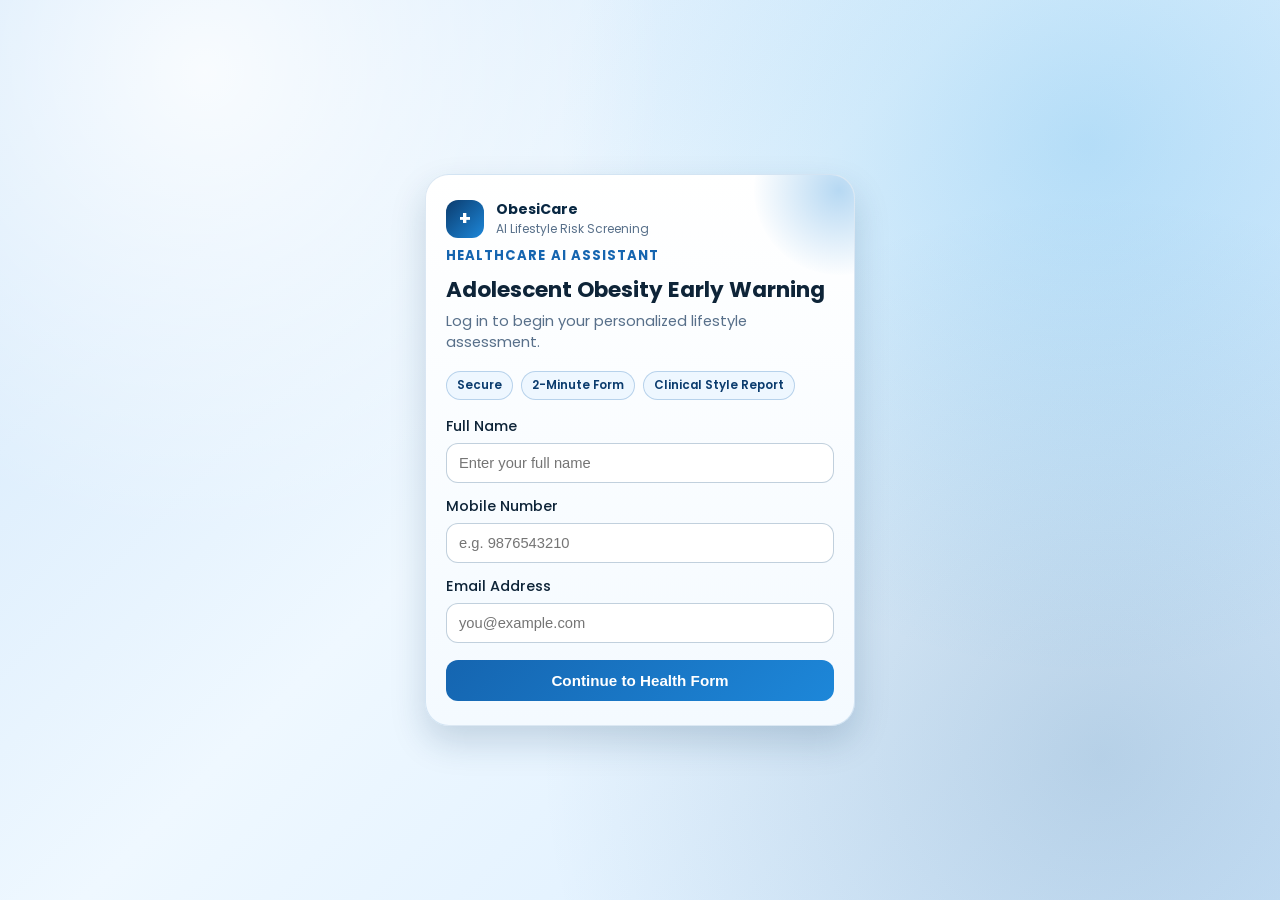
==== frontend/index.html @ fc09ae3d "Add frontend index page for Render root route" ====
<!DOCTYPE html>
<html lang="en">
<head>
  <meta charset="UTF-8" />
  <meta name="viewport" content="width=device-width, initial-scale=1.0" />
  <title>ObesiCare</title>
  <meta http-equiv="refresh" content="0; url=login.html" />
  <script>
    window.location.replace("login.html");
  </script>
</head>
<body>
  <p>Redirecting to ObesiCare login...</p>
  <p><a href="login.html">Continue</a></p>
</body>
</html>
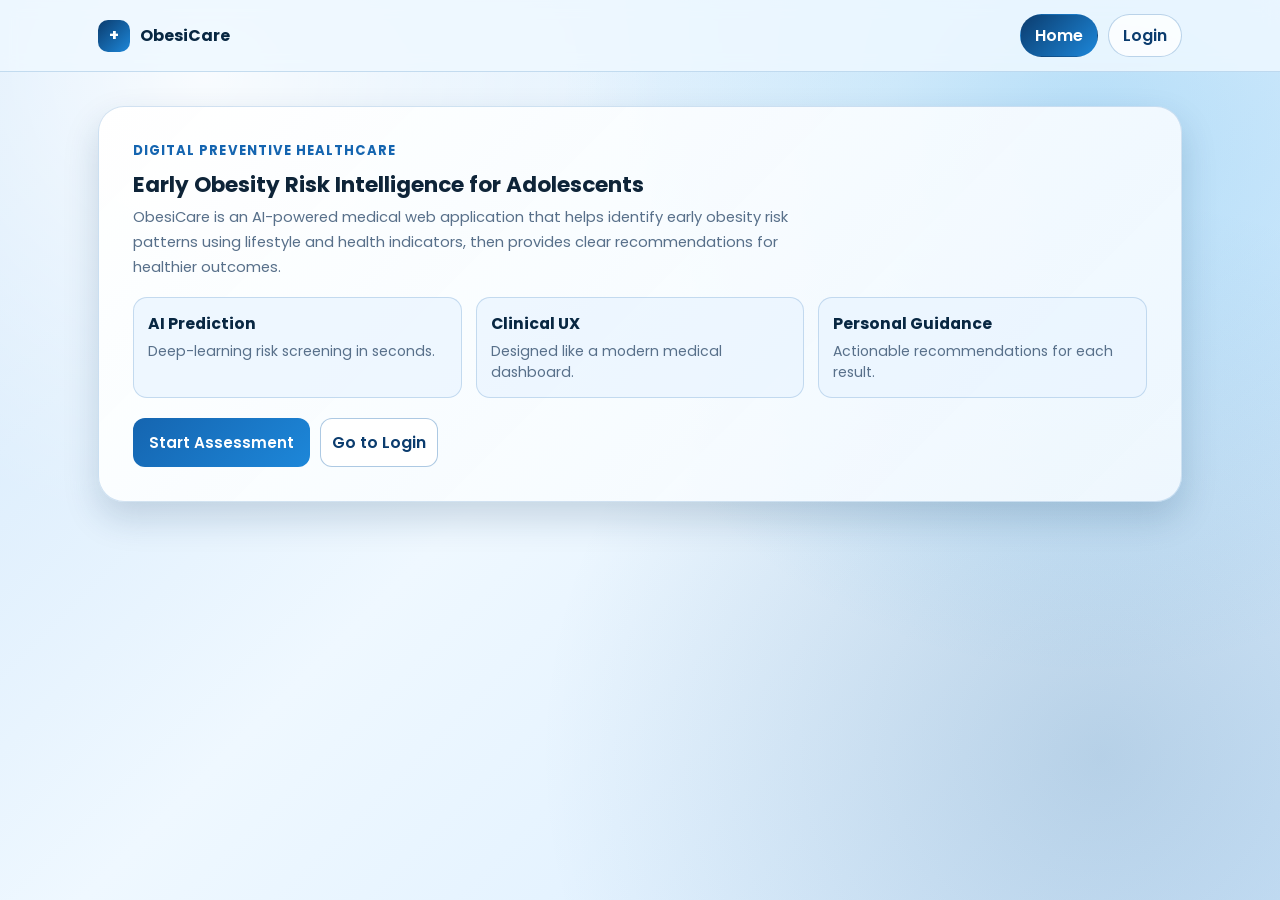
==== commit ea9fc6c0: "Add modern homepage before login with top-right Home/Login navigation" ====
--- a/frontend/index.html
+++ b/frontend/index.html
@@ -3,14 +3,65 @@
 <head>
   <meta charset="UTF-8" />
   <meta name="viewport" content="width=device-width, initial-scale=1.0" />
-  <title>ObesiCare</title>
-  <meta http-equiv="refresh" content="0; url=login.html" />
+  <title>ObesiCare | Home</title>
+  <link rel="preconnect" href="https://fonts.googleapis.com" />
+  <link rel="preconnect" href="https://fonts.gstatic.com" crossorigin />
+  <link href="https://fonts.googleapis.com/css2?family=Poppins:wght@400;500;600;700;800&display=swap" rel="stylesheet" />
+  <link rel="stylesheet" href="style.css" />
+  <link rel="manifest" href="manifest.json" />
+  <meta name="theme-color" content="#0052CC" />
+</head>
+<body class="home-page">
+  <header class="site-nav-wrap">
+    <nav class="site-nav" aria-label="Primary">
+      <a class="brand" href="index.html">
+        <span class="brand-mark">+</span>
+        <span>ObesiCare</span>
+      </a>
+      <div class="nav-links">
+        <a class="nav-link active" href="index.html">Home</a>
+        <a class="nav-link" href="login.html">Login</a>
+      </div>
+    </nav>
+  </header>
+
+  <main class="home-main">
+    <section class="hero-card">
+      <p class="eyebrow">Digital Preventive Healthcare</p>
+      <h1>Early Obesity Risk Intelligence for Adolescents</h1>
+      <p class="subtitle home-subtitle">
+        ObesiCare is an AI-powered medical web application that helps identify early obesity risk patterns
+        using lifestyle and health indicators, then provides clear recommendations for healthier outcomes.
+      </p>
+
+      <div class="hero-metrics" role="list" aria-label="App highlights">
+        <article class="metric" role="listitem">
+          <h3>AI Prediction</h3>
+          <p>Deep-learning risk screening in seconds.</p>
+        </article>
+        <article class="metric" role="listitem">
+          <h3>Clinical UX</h3>
+          <p>Designed like a modern medical dashboard.</p>
+        </article>
+        <article class="metric" role="listitem">
+          <h3>Personal Guidance</h3>
+          <p>Actionable recommendations for each result.</p>
+        </article>
+      </div>
+
+      <div class="hero-actions">
+        <a class="hero-btn" href="login.html">Start Assessment</a>
+        <a class="secondary-btn" href="login.html">Go to Login</a>
+      </div>
+    </section>
+  </main>
+
   <script>
-    window.location.replace("login.html");
+    if ('serviceWorker' in navigator) {
+      navigator.serviceWorker.register('service-worker.js')
+        .then((reg) => console.log('Service Worker registered:', reg))
+        .catch((err) => console.log('Service Worker registration failed:', err));
+    }
   </script>
-</head>
-<body>
-  <p>Redirecting to ObesiCare login...</p>
-  <p><a href="login.html">Continue</a></p>
 </body>
 </html>
--- a/frontend/style.css
+++ b/frontend/style.css
@@ -0,0 +1,513 @@
+:root {
+  --medical-blue-950: #082742;
+  --medical-blue-900: #0b3c6e;
+  --medical-blue-700: #1565b0;
+  --medical-blue-500: #1d87d9;
+  --medical-blue-100: #e9f4ff;
+  --medical-white: #ffffff;
+  --medical-text: #0e2438;
+  --medical-muted: #58708a;
+  --risk-accent: #0076d6;
+  --ok: #1b8a5a;
+  --warn: #d68b00;
+  --danger: #bf2f37;
+  --shadow-soft: 0 16px 35px rgba(9, 53, 94, 0.18);
+}
+
+* {
+  box-sizing: border-box;
+}
+
+body {
+  margin: 0;
+  min-height: 100vh;
+  font-family: "Poppins", sans-serif;
+  color: var(--medical-text);
+  background:
+    radial-gradient(circle at 16% 8%, rgba(255, 255, 255, 0.82), transparent 34%),
+    radial-gradient(circle at 85% 16%, rgba(10, 144, 224, 0.24), transparent 40%),
+    radial-gradient(circle at 86% 84%, rgba(10, 72, 123, 0.18), transparent 42%),
+    linear-gradient(135deg, #d1e7fb 0%, #eff8ff 45%, #d5ebff 100%);
+  display: grid;
+  place-items: center;
+  padding: 16px;
+}
+
+.home-page {
+  display: block;
+  padding: 0;
+}
+
+.site-nav-wrap {
+  position: sticky;
+  top: 0;
+  z-index: 20;
+  backdrop-filter: blur(8px);
+  background: rgba(239, 248, 255, 0.84);
+  border-bottom: 1px solid rgba(21, 101, 176, 0.2);
+}
+
+.site-nav {
+  max-width: 1120px;
+  margin: 0 auto;
+  padding: 14px 18px;
+  display: flex;
+  align-items: center;
+  justify-content: space-between;
+  gap: 14px;
+}
+
+.brand {
+  display: inline-flex;
+  align-items: center;
+  gap: 10px;
+  font-size: 1rem;
+  font-weight: 700;
+  color: var(--medical-blue-950);
+  text-decoration: none;
+}
+
+.brand-mark {
+  width: 32px;
+  height: 32px;
+  border-radius: 10px;
+  display: grid;
+  place-items: center;
+  background: linear-gradient(135deg, var(--medical-blue-900), var(--medical-blue-500));
+  color: #fff;
+  font-size: 1rem;
+  font-weight: 700;
+}
+
+.nav-links {
+  margin-left: auto;
+  display: inline-flex;
+  align-items: center;
+  gap: 10px;
+}
+
+.nav-link {
+  text-decoration: none;
+  color: var(--medical-blue-900);
+  font-weight: 600;
+  border-radius: 999px;
+  padding: 8px 14px;
+  border: 1px solid rgba(21, 101, 176, 0.28);
+  background: rgba(255, 255, 255, 0.8);
+  transition: transform 160ms ease, background-color 160ms ease;
+}
+
+.nav-link:hover {
+  transform: translateY(-1px);
+  background: #fff;
+}
+
+.nav-link.active {
+  color: #fff;
+  border-color: transparent;
+  background: linear-gradient(135deg, var(--medical-blue-900), var(--medical-blue-500));
+}
+
+.home-main {
+  max-width: 1120px;
+  margin: 0 auto;
+  padding: 34px 18px 48px;
+}
+
+.hero-card {
+  background: linear-gradient(135deg, rgba(255, 255, 255, 0.95), rgba(242, 249, 255, 0.92));
+  border-radius: 26px;
+  border: 1px solid rgba(21, 101, 176, 0.18);
+  box-shadow: var(--shadow-soft);
+  padding: 34px;
+  animation: cardLift 620ms ease;
+}
+
+.home-subtitle {
+  max-width: 76ch;
+  line-height: 1.68;
+}
+
+.hero-metrics {
+  margin-top: 18px;
+  display: grid;
+  grid-template-columns: repeat(3, minmax(0, 1fr));
+  gap: 14px;
+}
+
+.metric {
+  background: rgba(233, 244, 255, 0.72);
+  border: 1px solid rgba(21, 101, 176, 0.2);
+  border-radius: 14px;
+  padding: 14px;
+}
+
+.metric h3 {
+  margin: 0 0 6px;
+  font-size: 0.98rem;
+  color: var(--medical-blue-950);
+}
+
+.metric p {
+  margin: 0;
+  font-size: 0.88rem;
+  color: var(--medical-muted);
+}
+
+.hero-actions {
+  margin-top: 20px;
+  display: flex;
+  flex-wrap: wrap;
+  gap: 10px;
+}
+
+.hero-btn {
+  text-decoration: none;
+  display: inline-flex;
+  align-items: center;
+  justify-content: center;
+  border: 0;
+  border-radius: 12px;
+  padding: 12px 16px;
+  font-size: 0.95rem;
+  font-weight: 600;
+  color: #fff;
+  background: linear-gradient(135deg, var(--medical-blue-700), var(--medical-blue-500));
+  transition: transform 180ms ease, filter 180ms ease;
+}
+
+.hero-btn:hover {
+  transform: translateY(-1px);
+  filter: brightness(1.03);
+}
+
+.phone-shell {
+  width: min(430px, 100%);
+}
+
+.card {
+  background: linear-gradient(180deg, #ffffff 0%, #f4faff 100%);
+  border: 1px solid rgba(21, 101, 176, 0.15);
+  border-radius: 24px;
+  box-shadow: var(--shadow-soft);
+  padding: 24px 20px;
+  animation: cardLift 600ms ease;
+  position: relative;
+  overflow: hidden;
+}
+
+.card::before {
+  content: "";
+  position: absolute;
+  top: -70px;
+  right: -70px;
+  width: 170px;
+  height: 170px;
+  border-radius: 50%;
+  background: radial-gradient(circle, rgba(29, 135, 217, 0.32) 0%, rgba(29, 135, 217, 0) 72%);
+  pointer-events: none;
+}
+
+.app-head {
+  display: flex;
+  align-items: center;
+  gap: 12px;
+  margin-bottom: 8px;
+}
+
+.app-logo {
+  width: 38px;
+  height: 38px;
+  border-radius: 12px;
+  background: linear-gradient(135deg, var(--medical-blue-900), var(--medical-blue-500));
+  color: #fff;
+  display: grid;
+  place-items: center;
+  font-size: 1.2rem;
+  font-weight: 700;
+}
+
+.app-name {
+  margin: 0;
+  font-size: 0.88rem;
+  font-weight: 700;
+  color: var(--medical-blue-950);
+}
+
+.app-tag {
+  margin: 0;
+  font-size: 0.75rem;
+  color: var(--medical-muted);
+}
+
+.eyebrow {
+  margin: 0;
+  color: var(--medical-blue-700);
+  font-size: 0.82rem;
+  font-weight: 700;
+  letter-spacing: 0.08em;
+  text-transform: uppercase;
+}
+
+h1 {
+  margin: 10px 0 6px;
+  font-size: 1.35rem;
+  line-height: 1.3;
+}
+
+.subtitle {
+  margin: 0 0 18px;
+  color: var(--medical-muted);
+  font-size: 0.92rem;
+}
+
+.info-strip {
+  display: flex;
+  flex-wrap: wrap;
+  gap: 8px;
+  margin: 0 0 16px;
+}
+
+.info-strip span {
+  font-size: 0.74rem;
+  font-weight: 600;
+  border: 1px solid rgba(21, 101, 176, 0.25);
+  background: rgba(233, 244, 255, 0.7);
+  color: var(--medical-blue-900);
+  border-radius: 999px;
+  padding: 5px 10px;
+}
+
+.install-app {
+  margin: 0 0 16px;
+  padding: 12px;
+  border-radius: 12px;
+  border: 1px dashed rgba(10, 68, 120, 0.3);
+  background: rgba(233, 244, 255, 0.65);
+}
+
+.install-app p {
+  margin: 0 0 8px;
+  font-size: 0.86rem;
+  color: var(--medical-blue-900);
+  font-weight: 500;
+}
+
+.install-app button {
+  width: 100%;
+}
+
+.form-grid {
+  display: grid;
+  gap: 13px;
+}
+
+label {
+  display: grid;
+  gap: 6px;
+  font-size: 0.9rem;
+  font-weight: 500;
+}
+
+input,
+select {
+  width: 100%;
+  border: 1px solid rgba(10, 68, 120, 0.25);
+  background: #fff;
+  border-radius: 12px;
+  padding: 11px 12px;
+  font-size: 0.92rem;
+  color: var(--medical-text);
+  outline: none;
+  transition: border-color 200ms ease, box-shadow 200ms ease;
+}
+
+input:focus,
+select:focus {
+  border-color: var(--medical-blue-500);
+  box-shadow: 0 0 0 3px rgba(29, 135, 217, 0.2);
+}
+
+button {
+  border: 0;
+  border-radius: 12px;
+  padding: 12px;
+  font-size: 0.95rem;
+  font-weight: 600;
+  color: #fff;
+  background: linear-gradient(135deg, var(--medical-blue-700), var(--medical-blue-500));
+  cursor: pointer;
+  margin-top: 4px;
+  transition: transform 180ms ease, filter 180ms ease;
+}
+
+button:disabled {
+  cursor: not-allowed;
+  filter: saturate(0.4);
+}
+
+button:hover {
+  transform: translateY(-1px);
+  filter: brightness(1.03);
+}
+
+.result-block {
+  background: var(--medical-blue-100);
+  border-left: 5px solid var(--risk-accent);
+  border-radius: 16px;
+  padding: 14px 16px;
+  margin: 10px 0 16px;
+}
+
+.risk-badge {
+  margin: 0 0 6px;
+  display: inline-flex;
+  border-radius: 999px;
+  padding: 4px 10px;
+  font-size: 0.73rem;
+  font-weight: 700;
+  letter-spacing: 0.04em;
+  text-transform: uppercase;
+  color: #fff;
+  background: var(--warn);
+}
+
+.risk-low {
+  background: var(--ok);
+}
+
+.risk-mid {
+  background: var(--warn);
+}
+
+.risk-high {
+  background: var(--danger);
+}
+
+.result-block h2 {
+  margin: 0 0 6px;
+  font-size: 1.15rem;
+}
+
+.result-block p {
+  margin: 0;
+  color: #084b84;
+  font-weight: 600;
+}
+
+.confidence-track {
+  margin-top: 10px;
+  width: 100%;
+  height: 9px;
+  background: rgba(11, 60, 110, 0.16);
+  border-radius: 999px;
+  overflow: hidden;
+}
+
+.confidence-fill {
+  width: 0%;
+  height: 100%;
+  border-radius: 999px;
+  background: linear-gradient(90deg, #11a77c 0%, #1d87d9 100%);
+  transition: width 400ms ease;
+}
+
+.status-row {
+  margin-bottom: 14px;
+}
+
+.status-pill {
+  display: inline-flex;
+  border-radius: 999px;
+  padding: 6px 12px;
+  font-size: 0.76rem;
+  font-weight: 700;
+  letter-spacing: 0.03em;
+  text-transform: uppercase;
+}
+
+.status-checking {
+  color: #7a5b00;
+  background: #fff3d5;
+  border: 1px solid #ffd57a;
+}
+
+.status-online {
+  color: #06603d;
+  background: #daf6ea;
+  border: 1px solid #87d8b5;
+}
+
+.status-offline {
+  color: #8f1f26;
+  background: #ffe1e5;
+  border: 1px solid #ffb7c0;
+}
+
+.recommendations h3 {
+  margin: 0 0 10px;
+  font-size: 1rem;
+}
+
+.recommendations ul {
+  margin: 0;
+  padding-left: 20px;
+  color: var(--medical-text);
+  display: grid;
+  gap: 8px;
+  font-size: 0.9rem;
+}
+
+.actions {
+  display: grid;
+  gap: 10px;
+  margin-top: 20px;
+}
+
+.secondary-btn {
+  text-align: center;
+  text-decoration: none;
+  border: 1px solid rgba(21, 101, 176, 0.35);
+  color: var(--medical-blue-900);
+  background: #fff;
+  padding: 11px;
+  border-radius: 12px;
+  font-weight: 600;
+}
+
+.secondary-btn:hover {
+  background: #f0f8ff;
+}
+
+@media (max-width: 420px) {
+  .card {
+    border-radius: 20px;
+    padding: 20px 16px;
+  }
+
+  h1 {
+    font-size: 1.2rem;
+  }
+}
+
+@media (max-width: 840px) {
+  .hero-card {
+    padding: 24px 18px;
+  }
+
+  .hero-metrics {
+    grid-template-columns: 1fr;
+  }
+}
+
+@keyframes cardLift {
+  from {
+    opacity: 0;
+    transform: translateY(12px);
+  }
+
+  to {
+    opacity: 1;
+    transform: translateY(0);
+  }
+}
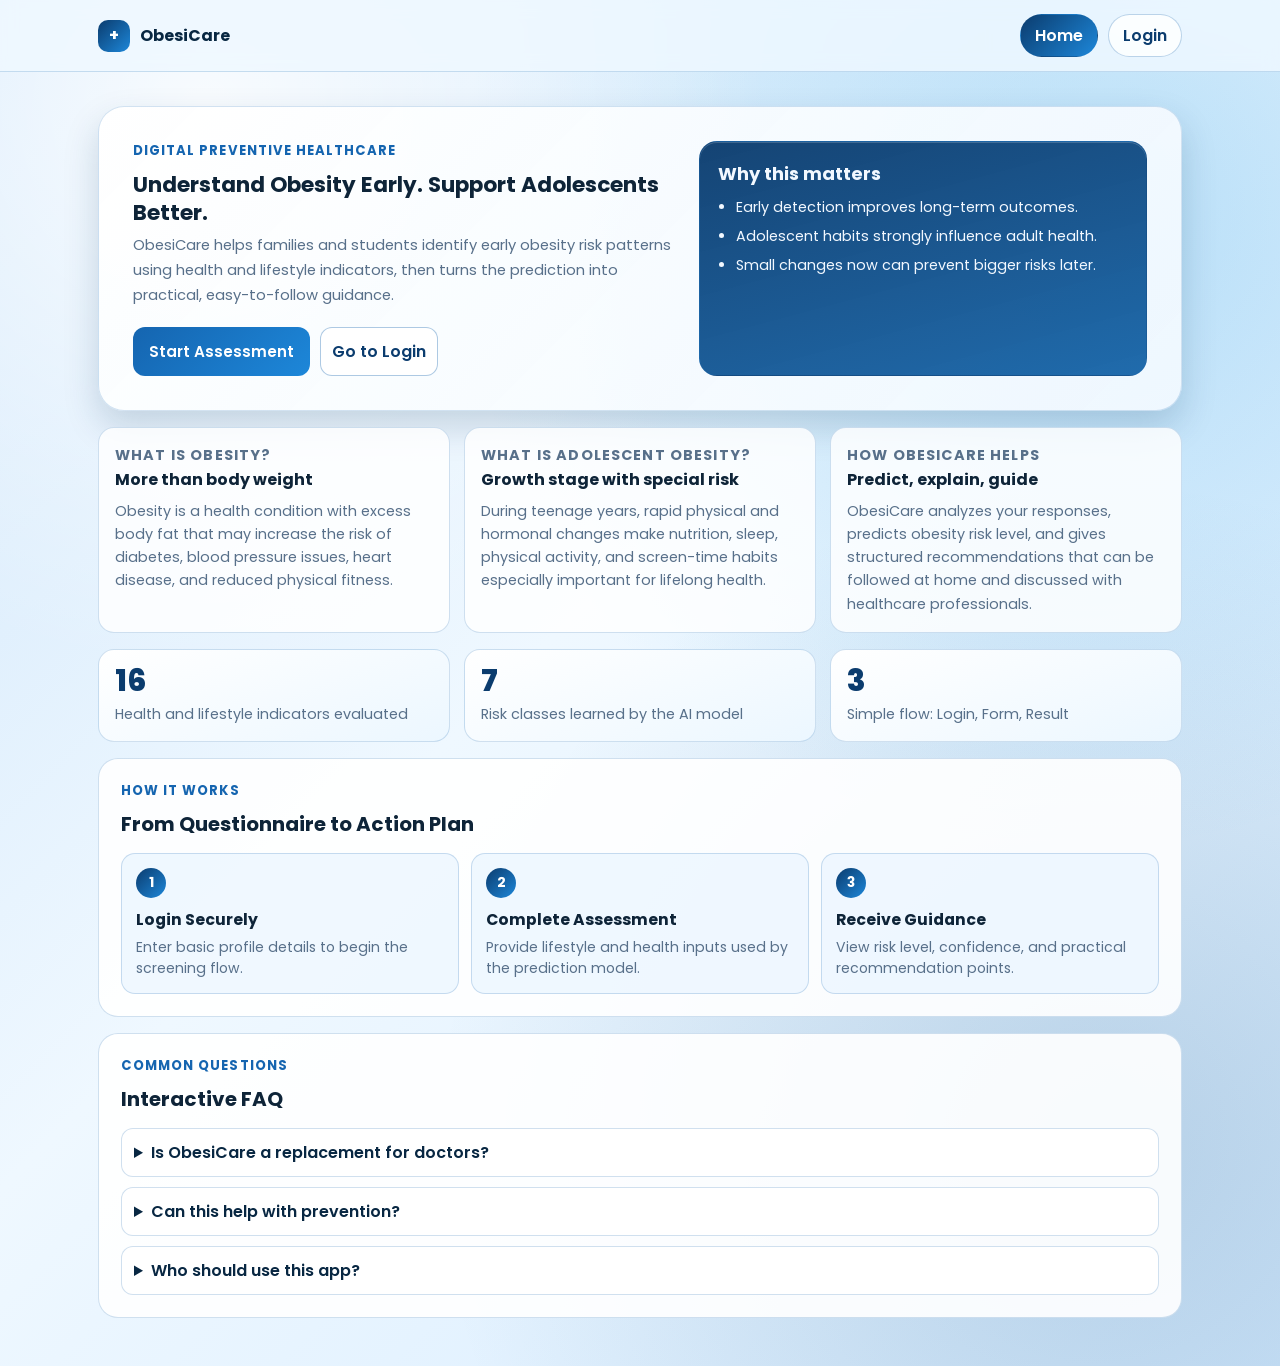
==== commit 4e7048c3: "Revamp homepage with obesity education content and interactive medical UI" ====
--- a/frontend/index.html
+++ b/frontend/index.html
@@ -26,37 +26,146 @@
   </header>
 
   <main class="home-main">
-    <section class="hero-card">
-      <p class="eyebrow">Digital Preventive Healthcare</p>
-      <h1>Early Obesity Risk Intelligence for Adolescents</h1>
-      <p class="subtitle home-subtitle">
-        ObesiCare is an AI-powered medical web application that helps identify early obesity risk patterns
-        using lifestyle and health indicators, then provides clear recommendations for healthier outcomes.
-      </p>
+    <section class="hero-card reveal-up">
+      <div class="hero-grid">
+        <div>
+          <p class="eyebrow">Digital Preventive Healthcare</p>
+          <h1>Understand Obesity Early. Support Adolescents Better.</h1>
+          <p class="subtitle home-subtitle">
+            ObesiCare helps families and students identify early obesity risk patterns using health and
+            lifestyle indicators, then turns the prediction into practical, easy-to-follow guidance.
+          </p>
 
-      <div class="hero-metrics" role="list" aria-label="App highlights">
-        <article class="metric" role="listitem">
-          <h3>AI Prediction</h3>
-          <p>Deep-learning risk screening in seconds.</p>
+          <div class="hero-actions">
+            <a class="hero-btn" href="login.html">Start Assessment</a>
+            <a class="secondary-btn" href="login.html">Go to Login</a>
+          </div>
+        </div>
+
+        <aside class="hero-panel" aria-label="Why early action matters">
+          <h2>Why this matters</h2>
+          <ul>
+            <li>Early detection improves long-term outcomes.</li>
+            <li>Adolescent habits strongly influence adult health.</li>
+            <li>Small changes now can prevent bigger risks later.</li>
+          </ul>
+        </aside>
+      </div>
+    </section>
+
+    <section class="insight-grid reveal-up" aria-label="Key insights">
+      <article class="insight-card">
+        <p class="insight-label">What is obesity?</p>
+        <h3>More than body weight</h3>
+        <p>
+          Obesity is a health condition with excess body fat that may increase the risk of diabetes,
+          blood pressure issues, heart disease, and reduced physical fitness.
+        </p>
+      </article>
+
+      <article class="insight-card">
+        <p class="insight-label">What is adolescent obesity?</p>
+        <h3>Growth stage with special risk</h3>
+        <p>
+          During teenage years, rapid physical and hormonal changes make nutrition, sleep, physical
+          activity, and screen-time habits especially important for lifelong health.
+        </p>
+      </article>
+
+      <article class="insight-card">
+        <p class="insight-label">How ObesiCare helps</p>
+        <h3>Predict, explain, guide</h3>
+        <p>
+          ObesiCare analyzes your responses, predicts obesity risk level, and gives structured
+          recommendations that can be followed at home and discussed with healthcare professionals.
+        </p>
+      </article>
+    </section>
+
+    <section class="stats-row reveal-up" aria-label="Platform highlights">
+      <article class="stat-tile">
+        <span class="stat-value" data-target="16">0</span>
+        <p>Health and lifestyle indicators evaluated</p>
+      </article>
+      <article class="stat-tile">
+        <span class="stat-value" data-target="7">0</span>
+        <p>Risk classes learned by the AI model</p>
+      </article>
+      <article class="stat-tile">
+        <span class="stat-value" data-target="3">0</span>
+        <p>Simple flow: Login, Form, Result</p>
+      </article>
+    </section>
+
+    <section class="how-card reveal-up" aria-label="How ObesiCare works">
+      <p class="eyebrow">How It Works</p>
+      <h2>From Questionnaire to Action Plan</h2>
+      <div class="steps-grid" role="list">
+        <article class="step" role="listitem">
+          <span>1</span>
+          <h3>Login Securely</h3>
+          <p>Enter basic profile details to begin the screening flow.</p>
         </article>
-        <article class="metric" role="listitem">
-          <h3>Clinical UX</h3>
-          <p>Designed like a modern medical dashboard.</p>
+        <article class="step" role="listitem">
+          <span>2</span>
+          <h3>Complete Assessment</h3>
+          <p>Provide lifestyle and health inputs used by the prediction model.</p>
         </article>
-        <article class="metric" role="listitem">
-          <h3>Personal Guidance</h3>
-          <p>Actionable recommendations for each result.</p>
+        <article class="step" role="listitem">
+          <span>3</span>
+          <h3>Receive Guidance</h3>
+          <p>View risk level, confidence, and practical recommendation points.</p>
         </article>
       </div>
+    </section>
 
-      <div class="hero-actions">
-        <a class="hero-btn" href="login.html">Start Assessment</a>
-        <a class="secondary-btn" href="login.html">Go to Login</a>
-      </div>
+    <section class="faq-card reveal-up" aria-label="Common questions">
+      <p class="eyebrow">Common Questions</p>
+      <h2>Interactive FAQ</h2>
+      <details>
+        <summary>Is ObesiCare a replacement for doctors?</summary>
+        <p>No. ObesiCare is a screening and support tool, not a clinical diagnosis.</p>
+      </details>
+      <details>
+        <summary>Can this help with prevention?</summary>
+        <p>Yes. It highlights early risk signals and encourages healthy daily routines before severe issues develop.</p>
+      </details>
+      <details>
+        <summary>Who should use this app?</summary>
+        <p>Adolescents, parents, teachers, and care providers who want structured early risk awareness.</p>
+      </details>
     </section>
   </main>
 
   <script>
+    const revealItems = document.querySelectorAll('.reveal-up');
+    const revealObserver = new IntersectionObserver((entries) => {
+      entries.forEach((entry) => {
+        if (entry.isIntersecting) {
+          entry.target.classList.add('show');
+          revealObserver.unobserve(entry.target);
+        }
+      });
+    }, { threshold: 0.14 });
+
+    revealItems.forEach((item) => revealObserver.observe(item));
+
+    const statValues = document.querySelectorAll('.stat-value');
+    statValues.forEach((el) => {
+      const target = Number(el.dataset.target || 0);
+      let current = 0;
+      const step = Math.max(1, Math.ceil(target / 24));
+      const timer = setInterval(() => {
+        current += step;
+        if (current >= target) {
+          el.textContent = String(target);
+          clearInterval(timer);
+          return;
+        }
+        el.textContent = String(current);
+      }, 32);
+    });
+
     if ('serviceWorker' in navigator) {
       navigator.serviceWorker.register('service-worker.js')
         .then((reg) => console.log('Service Worker registered:', reg))
--- a/frontend/style.css
+++ b/frontend/style.css
@@ -123,6 +123,35 @@
   animation: cardLift 620ms ease;
 }
 
+.hero-grid {
+  display: grid;
+  grid-template-columns: 1.1fr 0.9fr;
+  gap: 18px;
+  align-items: stretch;
+}
+
+.hero-panel {
+  border-radius: 18px;
+  border: 1px solid rgba(21, 101, 176, 0.2);
+  background: linear-gradient(165deg, rgba(11, 60, 110, 0.96), rgba(16, 96, 166, 0.93));
+  color: #f2f8ff;
+  padding: 18px;
+  box-shadow: inset 0 1px 0 rgba(255, 255, 255, 0.18);
+}
+
+.hero-panel h2 {
+  margin: 0 0 10px;
+  font-size: 1.12rem;
+}
+
+.hero-panel ul {
+  margin: 0;
+  padding-left: 18px;
+  display: grid;
+  gap: 8px;
+  font-size: 0.9rem;
+}
+
 .home-subtitle {
   max-width: 76ch;
   line-height: 1.68;
@@ -181,6 +210,161 @@
   filter: brightness(1.03);
 }
 
+.insight-grid {
+  margin-top: 16px;
+  display: grid;
+  grid-template-columns: repeat(3, minmax(0, 1fr));
+  gap: 14px;
+}
+
+.insight-card {
+  background: rgba(255, 255, 255, 0.83);
+  border: 1px solid rgba(21, 101, 176, 0.2);
+  border-radius: 16px;
+  padding: 16px;
+  transition: transform 180ms ease, box-shadow 180ms ease;
+}
+
+.insight-card:hover {
+  transform: translateY(-3px);
+  box-shadow: 0 12px 24px rgba(9, 53, 94, 0.14);
+}
+
+.insight-label {
+  margin: 0 0 6px;
+  font-size: 0.74rem;
+  font-weight: 700;
+  letter-spacing: 0.08em;
+  text-transform: uppercase;
+  color: var(--medical-blue-700);
+}
+
+.insight-card h3 {
+  margin: 0 0 8px;
+  font-size: 1rem;
+}
+
+.insight-card p {
+  margin: 0;
+  font-size: 0.9rem;
+  color: var(--medical-muted);
+  line-height: 1.6;
+}
+
+.stats-row {
+  margin-top: 16px;
+  display: grid;
+  grid-template-columns: repeat(3, minmax(0, 1fr));
+  gap: 14px;
+}
+
+.stat-tile {
+  background: linear-gradient(160deg, #ffffff, #ecf7ff);
+  border: 1px solid rgba(21, 101, 176, 0.2);
+  border-radius: 16px;
+  padding: 16px;
+}
+
+.stat-value {
+  display: inline-block;
+  font-size: 1.9rem;
+  line-height: 1;
+  font-weight: 800;
+  color: var(--medical-blue-900);
+  margin-bottom: 8px;
+}
+
+.stat-tile p {
+  margin: 0;
+  font-size: 0.9rem;
+  color: var(--medical-muted);
+}
+
+.how-card,
+.faq-card {
+  margin-top: 16px;
+  background: rgba(255, 255, 255, 0.9);
+  border: 1px solid rgba(21, 101, 176, 0.2);
+  border-radius: 20px;
+  padding: 22px;
+}
+
+.how-card h2,
+.faq-card h2 {
+  margin: 8px 0 14px;
+  font-size: 1.25rem;
+}
+
+.steps-grid {
+  display: grid;
+  grid-template-columns: repeat(3, minmax(0, 1fr));
+  gap: 12px;
+}
+
+.step {
+  border-radius: 14px;
+  border: 1px solid rgba(21, 101, 176, 0.2);
+  background: rgba(233, 244, 255, 0.65);
+  padding: 14px;
+}
+
+.step span {
+  width: 30px;
+  height: 30px;
+  border-radius: 999px;
+  display: inline-grid;
+  place-items: center;
+  font-size: 0.86rem;
+  font-weight: 700;
+  color: #fff;
+  background: linear-gradient(135deg, var(--medical-blue-900), var(--medical-blue-500));
+}
+
+.step h3 {
+  margin: 10px 0 6px;
+  font-size: 0.98rem;
+}
+
+.step p {
+  margin: 0;
+  font-size: 0.88rem;
+  color: var(--medical-muted);
+}
+
+.faq-card details {
+  border: 1px solid rgba(21, 101, 176, 0.2);
+  border-radius: 12px;
+  background: #fff;
+  padding: 11px 12px;
+}
+
+.faq-card details + details {
+  margin-top: 10px;
+}
+
+.faq-card summary {
+  cursor: pointer;
+  font-weight: 600;
+  color: var(--medical-blue-950);
+}
+
+.faq-card details p {
+  margin: 8px 0 0;
+  color: var(--medical-muted);
+  font-size: 0.9rem;
+}
+
+.reveal-up {
+  opacity: 0;
+  transform: translateY(14px);
+  transition: opacity 520ms ease, transform 520ms ease;
+}
+
+.reveal-up.show {
+  opacity: 1;
+  transform: translateY(0);
+}
+
 .phone-shell {
   width: min(430px, 100%);
 }
@@ -498,6 +682,16 @@
   .hero-metrics {
     grid-template-columns: 1fr;
   }
+
+  .hero-grid {
+    grid-template-columns: 1fr;
+  }
+
+  .insight-grid,
+  .stats-row,
+  .steps-grid {
+    grid-template-columns: 1fr;
+  }
 }
 
 @keyframes cardLift {
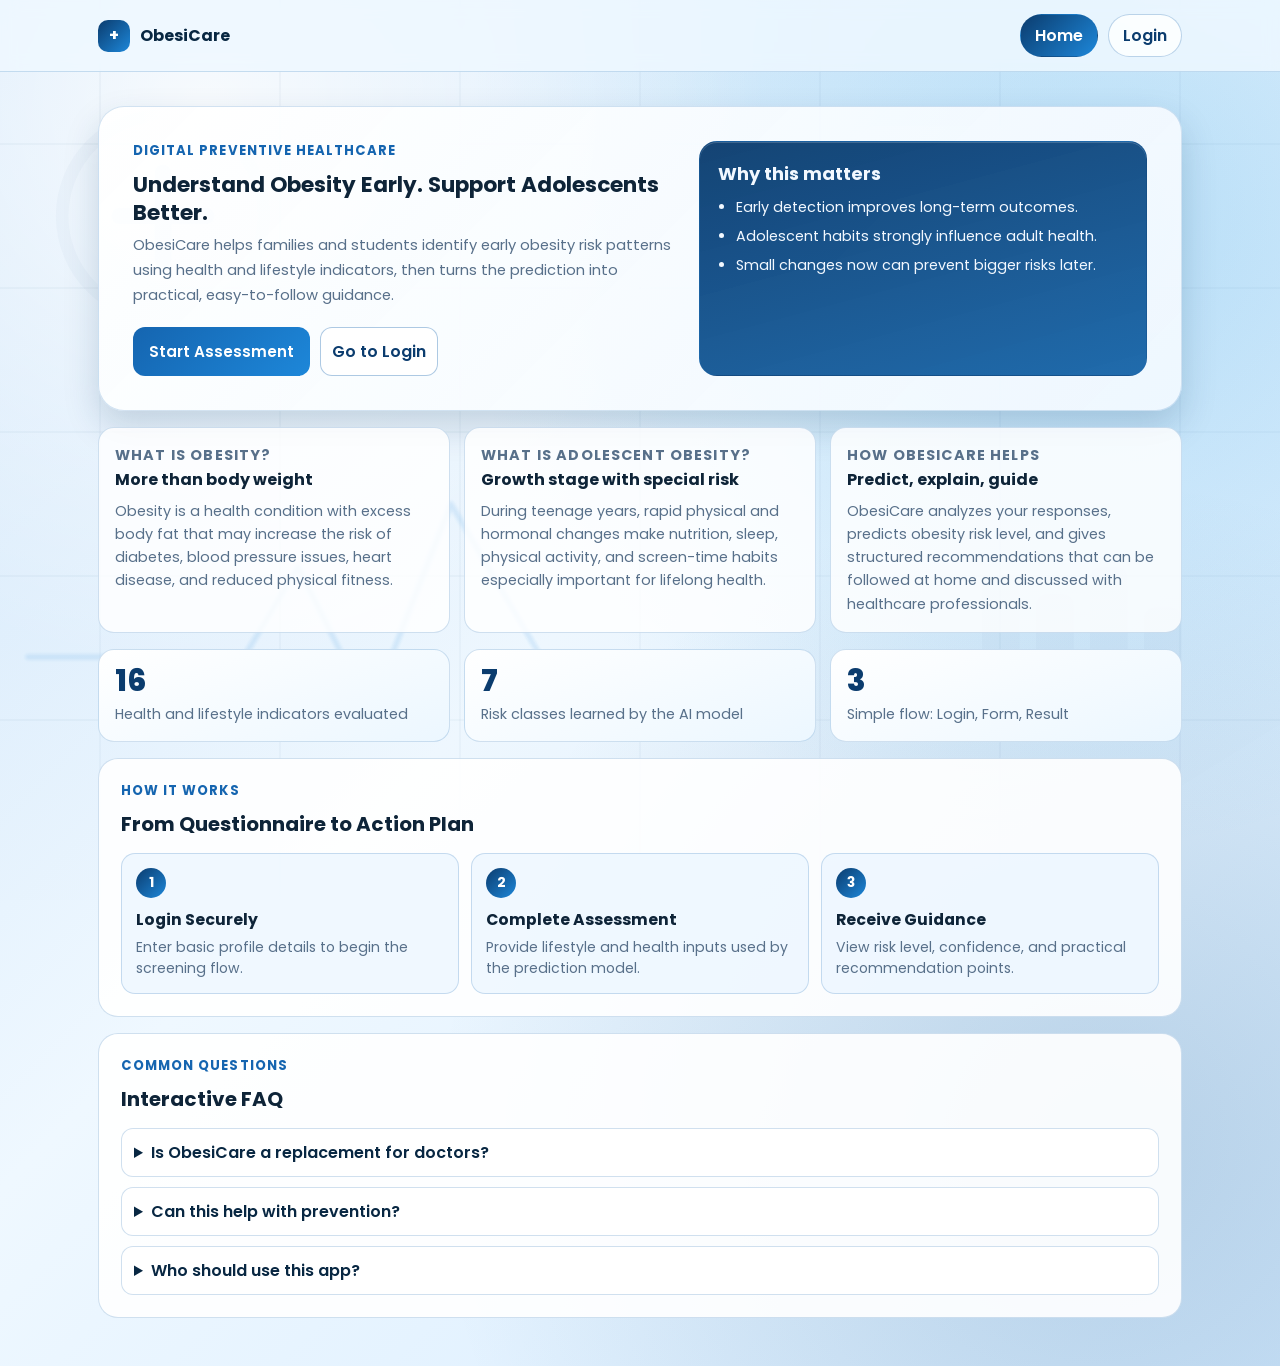
==== commit 1bbb5dc9: "Add transparent medical background on all pages and move install prompt to homepage" ====
--- a/frontend/index.html
+++ b/frontend/index.html
@@ -40,6 +40,11 @@
             <a class="hero-btn" href="login.html">Start Assessment</a>
             <a class="secondary-btn" href="login.html">Go to Login</a>
           </div>
+
+          <div id="installAppSection" class="install-app home-install" hidden>
+            <p>Install ObesiCare for faster access from your device home screen.</p>
+            <button type="button" id="installAppBtn">Install App</button>
+          </div>
         </div>
 
         <aside class="hero-panel" aria-label="Why early action matters">
@@ -138,6 +143,8 @@
   </main>
 
   <script>
+    let deferredInstallPrompt = null;
+
     const revealItems = document.querySelectorAll('.reveal-up');
     const revealObserver = new IntersectionObserver((entries) => {
       entries.forEach((entry) => {
@@ -166,6 +173,42 @@
       }, 32);
     });
 
+    const installSection = document.getElementById('installAppSection');
+    const installButton = document.getElementById('installAppBtn');
+
+    window.addEventListener('beforeinstallprompt', (event) => {
+      event.preventDefault();
+      deferredInstallPrompt = event;
+      if (installSection) {
+        installSection.hidden = false;
+      }
+    });
+
+    if (installButton) {
+      installButton.addEventListener('click', async () => {
+        if (!deferredInstallPrompt) {
+          return;
+        }
+
+        deferredInstallPrompt.prompt();
+        try {
+          await deferredInstallPrompt.userChoice;
+        } finally {
+          deferredInstallPrompt = null;
+          if (installSection) {
+            installSection.hidden = true;
+          }
+        }
+      });
+    }
+
+    window.addEventListener('appinstalled', () => {
+      deferredInstallPrompt = null;
+      if (installSection) {
+        installSection.hidden = true;
+      }
+    });
+
     if ('serviceWorker' in navigator) {
       navigator.serviceWorker.register('service-worker.js')
         .then((reg) => console.log('Service Worker registered:', reg))
--- a/frontend/style.css
+++ b/frontend/style.css
@@ -21,6 +21,8 @@
 body {
   margin: 0;
   min-height: 100vh;
+  position: relative;
+  z-index: 0;
   font-family: "Poppins", sans-serif;
   color: var(--medical-text);
   background:
@@ -33,9 +35,23 @@
   padding: 16px;
 }
 
+body::before {
+  content: "";
+  position: fixed;
+  inset: 0;
+  z-index: -1;
+  pointer-events: none;
+  background: url("assets/medical-system-bg.svg") center / cover no-repeat;
+  opacity: 0.3;
+}
+
 .home-page {
   display: block;
   padding: 0;
+}
+
+.home-page::before {
+  opacity: 0.35;
 }
 
 .site-nav-wrap {
@@ -188,6 +204,11 @@
   display: flex;
   flex-wrap: wrap;
   gap: 10px;
+}
+
+.home-install {
+  margin-top: 12px;
+  max-width: 430px;
 }
 
 .hero-btn {
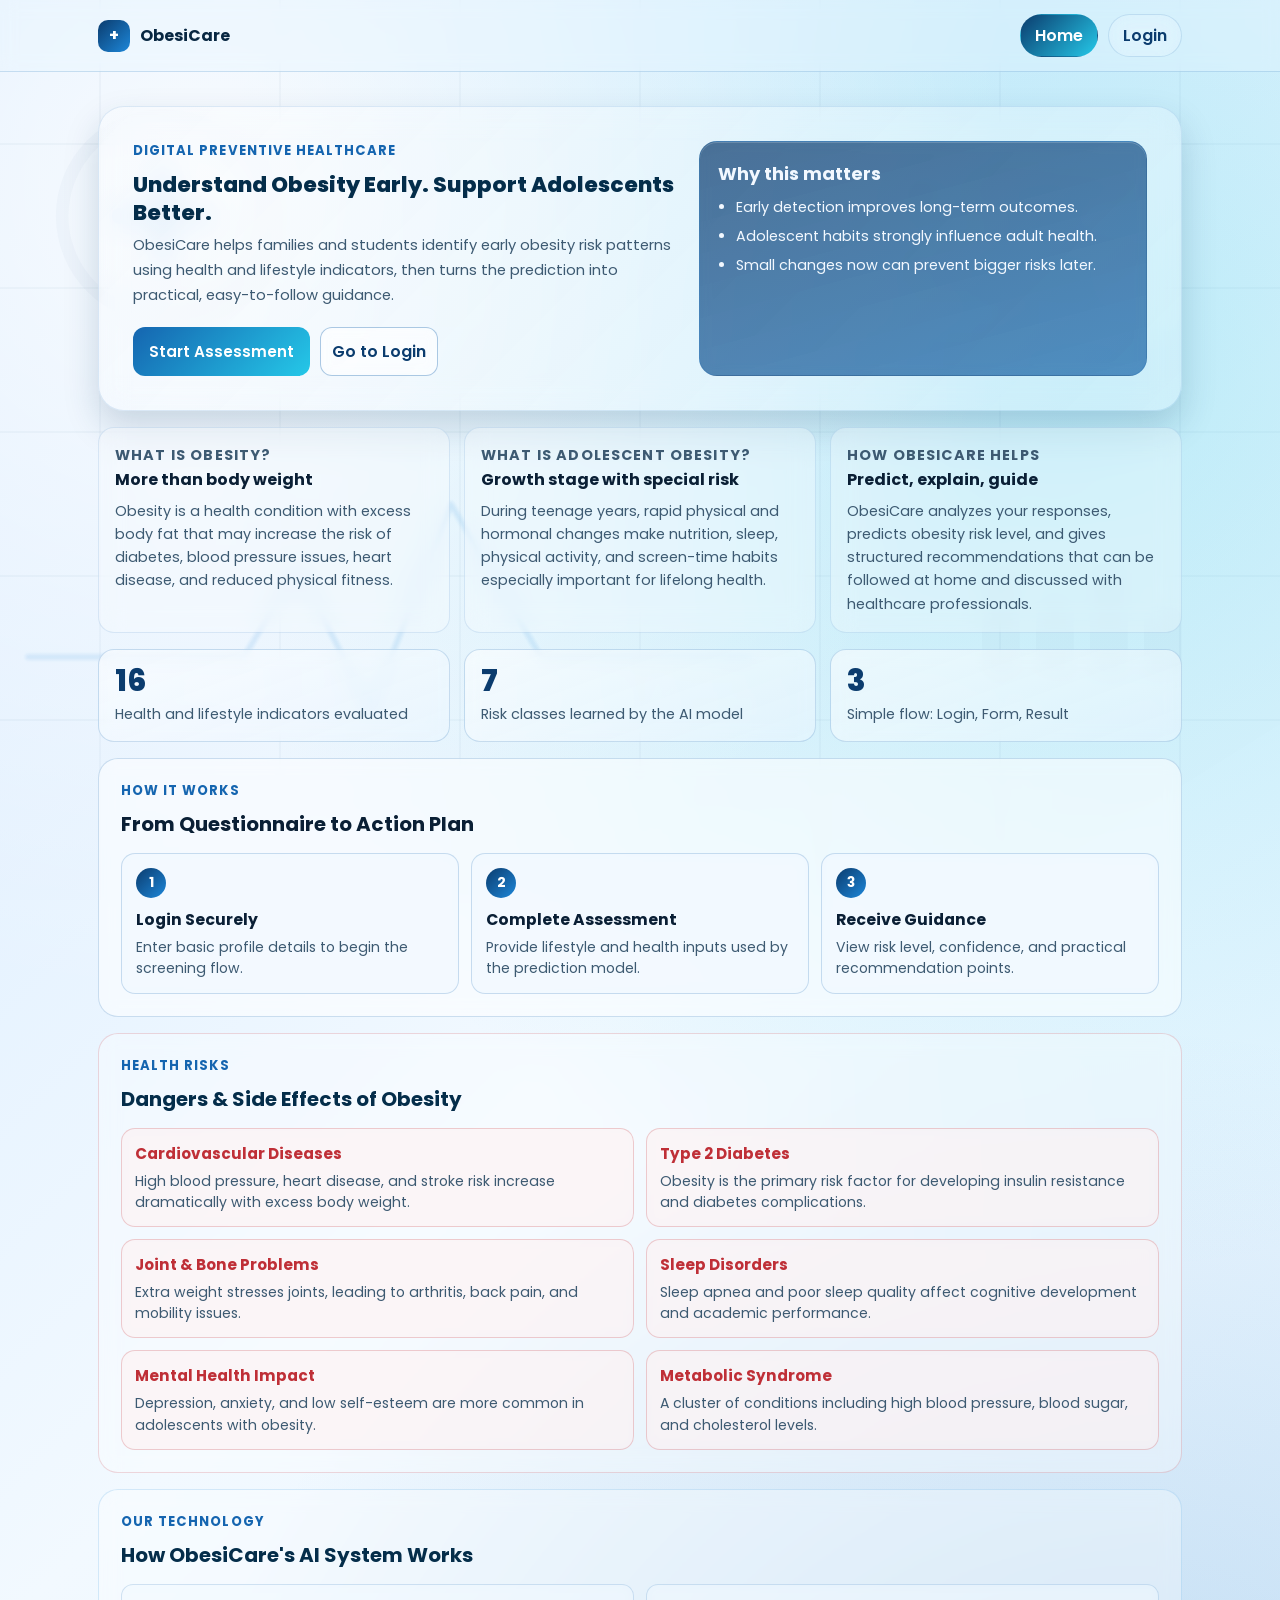
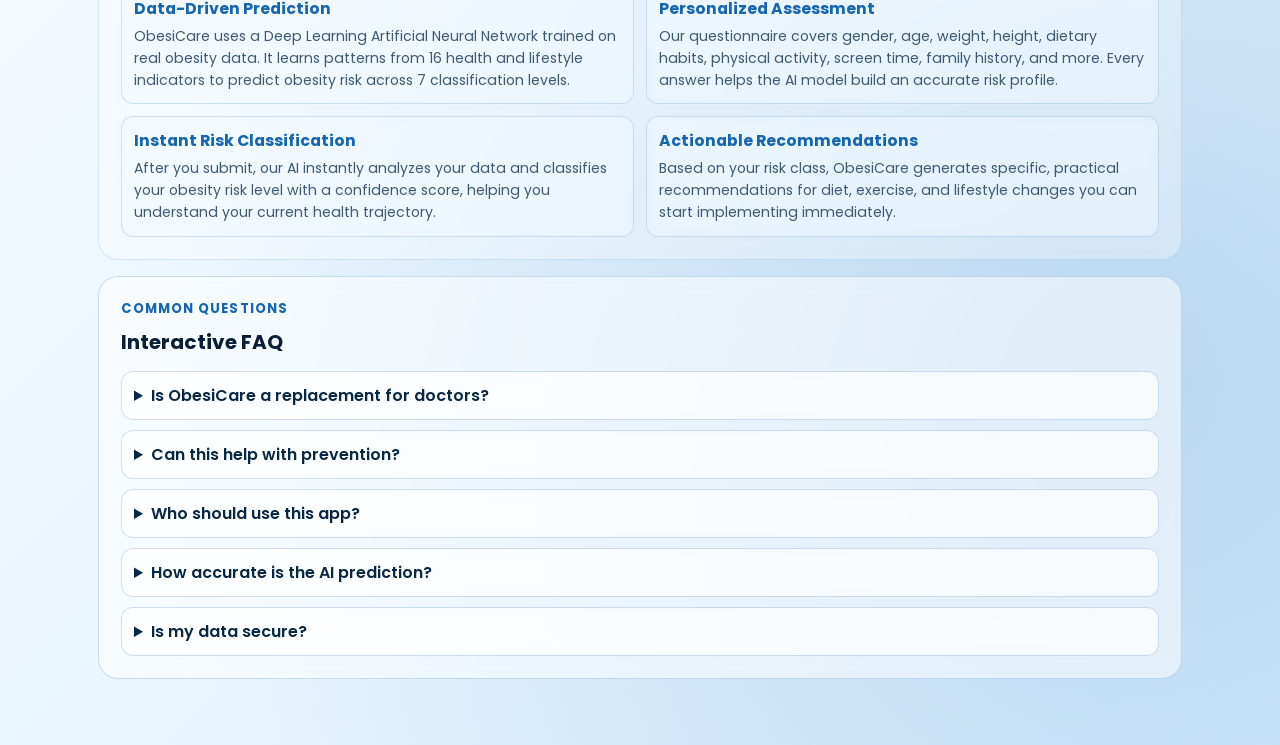
==== commit b60a9fc1: "Add comprehensive obesity education sections and relocate install to bottom - Move install button fr" ====
--- a/frontend/index.html
+++ b/frontend/index.html
@@ -40,11 +40,6 @@
             <a class="hero-btn" href="login.html">Start Assessment</a>
             <a class="secondary-btn" href="login.html">Go to Login</a>
           </div>
-
-          <div id="installAppSection" class="install-app home-install" hidden>
-            <p>Install ObesiCare for faster access from your device home screen.</p>
-            <button type="button" id="installAppBtn">Install App</button>
-          </div>
         </div>
 
         <aside class="hero-panel" aria-label="Why early action matters">
@@ -124,12 +119,78 @@
       </div>
     </section>
 
+    <section class="dangers-card reveal-up" aria-label="Obesity dangers and side effects">
+      <p class="eyebrow">Health Risks</p>
+      <h2>Dangers & Side Effects of Obesity</h2>
+      <div class="dangers-grid">
+        <article class="danger-item">
+          <h4>Cardiovascular Diseases</h4>
+          <p>High blood pressure, heart disease, and stroke risk increase dramatically with excess body weight.</p>
+        </article>
+        <article class="danger-item">
+          <h4>Type 2 Diabetes</h4>
+          <p>Obesity is the primary risk factor for developing insulin resistance and diabetes complications.</p>
+        </article>
+        <article class="danger-item">
+          <h4>Joint & Bone Problems</h4>
+          <p>Extra weight stresses joints, leading to arthritis, back pain, and mobility issues.</p>
+        </article>
+        <article class="danger-item">
+          <h4>Sleep Disorders</h4>
+          <p>Sleep apnea and poor sleep quality affect cognitive development and academic performance.</p>
+        </article>
+        <article class="danger-item">
+          <h4>Mental Health Impact</h4>
+          <p>Depression, anxiety, and low self-esteem are more common in adolescents with obesity.</p>
+        </article>
+        <article class="danger-item">
+          <h4>Metabolic Syndrome</h4>
+          <p>A cluster of conditions including high blood pressure, blood sugar, and cholesterol levels.</p>
+        </article>
+      </div>
+    </section>
+
+    <section class="system-card reveal-up" aria-label="How our system works">
+      <p class="eyebrow">Our Technology</p>
+      <h2>How ObesiCare's AI System Works</h2>
+      <div class="system-content">
+        <div class="system-section">
+          <h3>Data-Driven Prediction</h3>
+          <p>
+            ObesiCare uses a Deep Learning Artificial Neural Network trained on real obesity data. It learns patterns
+            from 16 health and lifestyle indicators to predict obesity risk across 7 classification levels.
+          </p>
+        </div>
+        <div class="system-section">
+          <h3>Personalized Assessment</h3>
+          <p>
+            Our questionnaire covers gender, age, weight, height, dietary habits, physical activity, screen time,
+            family history, and more. Every answer helps the AI model build an accurate risk profile.
+          </p>
+        </div>
+        <div class="system-section">
+          <h3>Instant Risk Classification</h3>
+          <p>
+            After you submit, our AI instantly analyzes your data and classifies your obesity risk level with a
+            confidence score, helping you understand your current health trajectory.
+          </p>
+        </div>
+        <div class="system-section">
+          <h3>Actionable Recommendations</h3>
+          <p>
+            Based on your risk class, ObesiCare generates specific, practical recommendations for diet, exercise,
+            and lifestyle changes you can start implementing immediately.
+          </p>
+        </div>
+      </div>
+    </section>
+
     <section class="faq-card reveal-up" aria-label="Common questions">
       <p class="eyebrow">Common Questions</p>
       <h2>Interactive FAQ</h2>
       <details>
         <summary>Is ObesiCare a replacement for doctors?</summary>
-        <p>No. ObesiCare is a screening and support tool, not a clinical diagnosis.</p>
+        <p>No. ObesiCare is a screening and support tool, not a clinical diagnosis. Always consult healthcare professionals for medical advice.</p>
       </details>
       <details>
         <summary>Can this help with prevention?</summary>
@@ -139,6 +200,22 @@
         <summary>Who should use this app?</summary>
         <p>Adolescents, parents, teachers, and care providers who want structured early risk awareness.</p>
       </details>
+      <details>
+        <summary>How accurate is the AI prediction?</summary>
+        <p>Our model was trained on real obesity datasets and achieves high accuracy. However, individual results may vary based on input accuracy.</p>
+      </details>
+      <details>
+        <summary>Is my data secure?</summary>
+        <p>Yes. Your data is processed securely on our HTTPS-encrypted platform and is not stored or shared.</p>
+      </details>
+    </section>
+
+    <section class="install-section reveal-up" aria-label="Install app">
+      <div id="installAppSection" class="install-app final-install" hidden>
+        <p class="install-title">Install ObesiCare on Your Device</p>
+        <p class="install-desc">Add ObesiCare to your home screen for instant access—like a native app, no download from app store needed.</p>
+        <button type="button" id="installAppBtn" class="install-action-btn">Install App Now</button>
+      </div>
     </section>
   </main>
 
--- a/frontend/style.css
+++ b/frontend/style.css
@@ -3,10 +3,13 @@
   --medical-blue-900: #0b3c6e;
   --medical-blue-700: #1565b0;
   --medical-blue-500: #1d87d9;
+  --medical-cyan-400: #25c8e8;
+  --medical-teal-400: #2bcf9f;
   --medical-blue-100: #e9f4ff;
   --medical-white: #ffffff;
-  --medical-text: #0e2438;
-  --medical-muted: #58708a;
+  --medical-text: #0a1f35;
+  --medical-muted: #3d5a72;
+  --medical-heading: #042d4a;
   --risk-accent: #0076d6;
   --ok: #1b8a5a;
   --warn: #d68b00;
@@ -27,9 +30,9 @@
   color: var(--medical-text);
   background:
     radial-gradient(circle at 16% 8%, rgba(255, 255, 255, 0.82), transparent 34%),
-    radial-gradient(circle at 85% 16%, rgba(10, 144, 224, 0.24), transparent 40%),
-    radial-gradient(circle at 86% 84%, rgba(10, 72, 123, 0.18), transparent 42%),
-    linear-gradient(135deg, #d1e7fb 0%, #eff8ff 45%, #d5ebff 100%);
+    radial-gradient(circle at 85% 16%, rgba(37, 200, 232, 0.26), transparent 40%),
+    radial-gradient(circle at 86% 84%, rgba(22, 107, 182, 0.2), transparent 42%),
+    linear-gradient(135deg, #d7ebff 0%, #f2f9ff 45%, #dcf0ff 100%);
   display: grid;
   place-items: center;
   padding: 16px;
@@ -59,8 +62,8 @@
   top: 0;
   z-index: 20;
   backdrop-filter: blur(8px);
-  background: rgba(239, 248, 255, 0.84);
-  border-bottom: 1px solid rgba(21, 101, 176, 0.2);
+  background: rgba(233, 245, 255, 0.35);
+  border-bottom: 1px solid rgba(21, 101, 176, 0.18);
 }
 
 .site-nav {
@@ -108,20 +111,22 @@
   font-weight: 600;
   border-radius: 999px;
   padding: 8px 14px;
-  border: 1px solid rgba(21, 101, 176, 0.28);
-  background: rgba(255, 255, 255, 0.8);
-  transition: transform 160ms ease, background-color 160ms ease;
+  border: 1px solid rgba(21, 101, 176, 0.15);
+  background: rgba(255, 255, 255, 0.08);
+  backdrop-filter: blur(12px);
+  transition: transform 160ms ease, background-color 160ms ease, box-shadow 160ms ease;
 }
 
 .nav-link:hover {
   transform: translateY(-1px);
-  background: #fff;
+  background: rgba(255, 255, 255, 0.2);
+  box-shadow: 0 6px 14px rgba(9, 53, 94, 0.14);
 }
 
 .nav-link.active {
   color: #fff;
   border-color: transparent;
-  background: linear-gradient(135deg, var(--medical-blue-900), var(--medical-blue-500));
+  background: linear-gradient(135deg, var(--medical-blue-900), var(--medical-cyan-400));
 }
 
 .home-main {
@@ -131,12 +136,13 @@
 }
 
 .hero-card {
-  background: linear-gradient(135deg, rgba(255, 255, 255, 0.95), rgba(242, 249, 255, 0.92));
+  background: linear-gradient(135deg, rgba(255, 255, 255, 0.35), rgba(242, 249, 255, 0.28));
   border-radius: 26px;
-  border: 1px solid rgba(21, 101, 176, 0.18);
+  border: 1px solid rgba(21, 101, 176, 0.12);
   box-shadow: var(--shadow-soft);
   padding: 34px;
   animation: cardLift 620ms ease;
+  backdrop-filter: blur(14px);
 }
 
 .hero-grid {
@@ -149,10 +155,11 @@
 .hero-panel {
   border-radius: 18px;
   border: 1px solid rgba(21, 101, 176, 0.2);
-  background: linear-gradient(165deg, rgba(11, 60, 110, 0.96), rgba(16, 96, 166, 0.93));
+  background: linear-gradient(165deg, rgba(11, 60, 110, 0.72), rgba(16, 96, 166, 0.68));
   color: #f2f8ff;
   padding: 18px;
   box-shadow: inset 0 1px 0 rgba(255, 255, 255, 0.18);
+  backdrop-filter: blur(6px);
 }
 
 .hero-panel h2 {
@@ -222,7 +229,7 @@
   font-size: 0.95rem;
   font-weight: 600;
   color: #fff;
-  background: linear-gradient(135deg, var(--medical-blue-700), var(--medical-blue-500));
+  background: linear-gradient(135deg, var(--medical-blue-700), var(--medical-cyan-400));
   transition: transform 180ms ease, filter 180ms ease;
 }
 
@@ -239,51 +246,53 @@
 }
 
 .insight-card {
-  background: rgba(255, 255, 255, 0.83);
+  background: rgba(255, 255, 255, 0.28);
+  border: 1px solid rgba(21, 101, 176, 0.12);
+  border-radius: 16px;
+  padding: 16px;
+  transition: transform 180ms ease, box-shadow 180ms ease;
+  backdrop-filter: blur(12px);
+}
+
+.insight-card:hover {
+  transform: translateY(-3px);
+  box-shadow: 0 12px 24px rgba(9, 53, 94, 0.14);
+}
+
+.insight-label {
+  margin: 0 0 6px;
+  font-size: 0.74rem;
+  font-weight: 700;
+  letter-spacing: 0.08em;
+  text-transform: uppercase;
+  color: var(--medical-blue-700);
+}
+
+.insight-card h3 {
+  margin: 0 0 8px;
+  font-size: 1rem;
+}
+
+.insight-card p {
+  margin: 0;
+  font-size: 0.9rem;
+  color: var(--medical-muted);
+  line-height: 1.6;
+}
+
+.stats-row {
+  margin-top: 16px;
+  display: grid;
+  grid-template-columns: repeat(3, minmax(0, 1fr));
+  gap: 14px;
+}
+
+.stat-tile {
+  background: linear-gradient(160deg, rgba(255, 255, 255, 0.56), rgba(236, 247, 255, 0.52));
   border: 1px solid rgba(21, 101, 176, 0.2);
   border-radius: 16px;
   padding: 16px;
-  transition: transform 180ms ease, box-shadow 180ms ease;
-}
-
-.insight-card:hover {
-  transform: translateY(-3px);
-  box-shadow: 0 12px 24px rgba(9, 53, 94, 0.14);
-}
-
-.insight-label {
-  margin: 0 0 6px;
-  font-size: 0.74rem;
-  font-weight: 700;
-  letter-spacing: 0.08em;
-  text-transform: uppercase;
-  color: var(--medical-blue-700);
-}
-
-.insight-card h3 {
-  margin: 0 0 8px;
-  font-size: 1rem;
-}
-
-.insight-card p {
-  margin: 0;
-  font-size: 0.9rem;
-  color: var(--medical-muted);
-  line-height: 1.6;
-}
-
-.stats-row {
-  margin-top: 16px;
-  display: grid;
-  grid-template-columns: repeat(3, minmax(0, 1fr));
-  gap: 14px;
-}
-
-.stat-tile {
-  background: linear-gradient(160deg, #ffffff, #ecf7ff);
-  border: 1px solid rgba(21, 101, 176, 0.2);
-  border-radius: 16px;
-  padding: 16px;
+  backdrop-filter: blur(8px);
 }
 
 .stat-value {
@@ -304,10 +313,11 @@
 .how-card,
 .faq-card {
   margin-top: 16px;
-  background: rgba(255, 255, 255, 0.9);
+  background: rgba(255, 255, 255, 0.54);
   border: 1px solid rgba(21, 101, 176, 0.2);
   border-radius: 20px;
   padding: 22px;
+  backdrop-filter: blur(8px);
 }
 
 .how-card h2,
@@ -325,8 +335,9 @@
 .step {
   border-radius: 14px;
   border: 1px solid rgba(21, 101, 176, 0.2);
-  background: rgba(233, 244, 255, 0.65);
+  background: rgba(233, 244, 255, 0.46);
   padding: 14px;
+  backdrop-filter: blur(6px);
 }
 
 .step span {
@@ -355,8 +366,9 @@
 .faq-card details {
   border: 1px solid rgba(21, 101, 176, 0.2);
   border-radius: 12px;
-  background: #fff;
+  background: rgba(255, 255, 255, 0.44);
   padding: 11px 12px;
+  backdrop-filter: blur(5px);
 }
 
 .faq-card details + details {
@@ -375,6 +387,127 @@
   font-size: 0.9rem;
 }
 
+.dangers-card {
+  margin-top: 16px;
+  background: rgba(255, 255, 255, 0.32);
+  border: 1px solid rgba(191, 47, 55, 0.18);
+  border-radius: 20px;
+  padding: 22px;
+  backdrop-filter: blur(10px);
+}
+
+.dangers-card h2 {
+  margin: 8px 0 14px;
+  font-size: 1.25rem;
+  color: var(--medical-heading);
+}
+
+.dangers-grid {
+  display: grid;
+  grid-template-columns: repeat(2, minmax(0, 1fr));
+  gap: 12px;
+}
+
+.danger-item {
+  border-radius: 14px;
+  border: 1px solid rgba(191, 47, 55, 0.22);
+  background: rgba(255, 233, 235, 0.38);
+  padding: 13px;
+  backdrop-filter: blur(6px);
+}
+
+.danger-item h4 {
+  margin: 0 0 6px;
+  font-size: 0.95rem;
+  color: #bf2f37;
+  font-weight: 700;
+}
+
+.danger-item p {
+  margin: 0;
+  font-size: 0.88rem;
+  color: var(--medical-muted);
+  line-height: 1.5;
+}
+
+.system-card {
+  margin-top: 16px;
+  background: rgba(255, 255, 255, 0.32);
+  border: 1px solid rgba(29, 135, 217, 0.16);
+  border-radius: 20px;
+  padding: 22px;
+  backdrop-filter: blur(10px);
+}
+
+.system-card h2 {
+  margin: 8px 0 14px;
+  font-size: 1.25rem;
+  color: var(--medical-heading);
+}
+
+.system-content {
+  display: grid;
+  grid-template-columns: repeat(2, minmax(0, 1fr));
+  gap: 12px;
+}
+
+.system-section {
+  border-radius: 12px;
+  border: 1px solid rgba(21, 101, 176, 0.16);
+  background: rgba(233, 244, 255, 0.3);
+  padding: 12px;
+  backdrop-filter: blur(6px);
+}
+
+.system-section h3 {
+  margin: 0 0 6px;
+  font-size: 0.98rem;
+  color: var(--medical-blue-700);
+  font-weight: 700;
+}
+
+.system-section p {
+  margin: 0;
+  font-size: 0.88rem;
+  color: var(--medical-muted);
+  line-height: 1.56;
+}
+
+.install-section {
+  margin-top: 18px;
+  text-align: center;
+}
+
+.final-install {
+  max-width: 600px;
+  margin-left: auto;
+  margin-right: auto;
+  background: linear-gradient(135deg, rgba(29, 135, 217, 0.28), rgba(37, 200, 232, 0.22));
+  border: 1px solid rgba(29, 135, 217, 0.2);
+  border-radius: 18px;
+  padding: 20px;
+  backdrop-filter: blur(10px);
+}
+
+.install-title {
+  margin: 0 0 8px;
+  font-size: 1.08rem;
+  font-weight: 700;
+  color: var(--medical-blue-700);
+}
+
+.install-desc {
+  margin: 0 0 14px;
+  font-size: 0.92rem;
+  color: var(--medical-muted);
+}
+
+.install-action-btn {
+  padding: 13px 24px;
+  font-size: 0.96rem;
+  border-radius: 10px;
+}
+
 .reveal-up {
   opacity: 0;
   transform: translateY(14px);
@@ -391,14 +524,15 @@
 }
 
 .card {
-  background: linear-gradient(180deg, #ffffff 0%, #f4faff 100%);
-  border: 1px solid rgba(21, 101, 176, 0.15);
+  background: linear-gradient(180deg, rgba(255, 255, 255, 0.32) 0%, rgba(244, 250, 255, 0.26) 100%);
+  border: 1px solid rgba(21, 101, 176, 0.1);
   border-radius: 24px;
   box-shadow: var(--shadow-soft);
   padding: 24px 20px;
   animation: cardLift 600ms ease;
   position: relative;
   overflow: hidden;
+  backdrop-filter: blur(12px);
 }
 
 .card::before {
@@ -458,6 +592,8 @@
   margin: 10px 0 6px;
   font-size: 1.35rem;
   line-height: 1.3;
+  color: var(--medical-heading);
+  font-weight: 800;
 }
 
 .subtitle {
@@ -477,10 +613,11 @@
   font-size: 0.74rem;
   font-weight: 600;
   border: 1px solid rgba(21, 101, 176, 0.25);
-  background: rgba(233, 244, 255, 0.7);
+  background: rgba(233, 244, 255, 0.38);
   color: var(--medical-blue-900);
   border-radius: 999px;
   padding: 5px 10px;
+  backdrop-filter: blur(5px);
 }
 
 .install-app {
@@ -518,13 +655,14 @@
 select {
   width: 100%;
   border: 1px solid rgba(10, 68, 120, 0.25);
-  background: #fff;
+  background: rgba(255, 255, 255, 0.58);
   border-radius: 12px;
   padding: 11px 12px;
   font-size: 0.92rem;
   color: var(--medical-text);
   outline: none;
   transition: border-color 200ms ease, box-shadow 200ms ease;
+  backdrop-filter: blur(6px);
 }
 
 input:focus,
@@ -540,10 +678,11 @@
   font-size: 0.95rem;
   font-weight: 600;
   color: #fff;
-  background: linear-gradient(135deg, var(--medical-blue-700), var(--medical-blue-500));
+  background: linear-gradient(135deg, var(--medical-blue-700), var(--medical-cyan-400));
   cursor: pointer;
   margin-top: 4px;
-  transition: transform 180ms ease, filter 180ms ease;
+  transition: transform 180ms ease, filter 180ms ease, box-shadow 180ms ease;
+  box-shadow: 0 10px 18px rgba(13, 101, 176, 0.22);
 }
 
 button:disabled {
@@ -554,14 +693,16 @@
 button:hover {
   transform: translateY(-1px);
   filter: brightness(1.03);
+  box-shadow: 0 14px 22px rgba(13, 101, 176, 0.3);
 }
 
 .result-block {
-  background: var(--medical-blue-100);
+  background: rgba(233, 244, 255, 0.45);
   border-left: 5px solid var(--risk-accent);
   border-radius: 16px;
   padding: 14px 16px;
   margin: 10px 0 16px;
+  backdrop-filter: blur(7px);
 }
 
 .risk-badge {
@@ -674,14 +815,17 @@
   text-decoration: none;
   border: 1px solid rgba(21, 101, 176, 0.35);
   color: var(--medical-blue-900);
-  background: #fff;
+  background: rgba(255, 255, 255, 0.52);
   padding: 11px;
   border-radius: 12px;
   font-weight: 600;
+  backdrop-filter: blur(6px);
+  transition: transform 160ms ease, background-color 160ms ease;
 }
 
 .secondary-btn:hover {
-  background: #f0f8ff;
+  background: rgba(240, 248, 255, 0.76);
+  transform: translateY(-1px);
 }
 
 @media (max-width: 420px) {
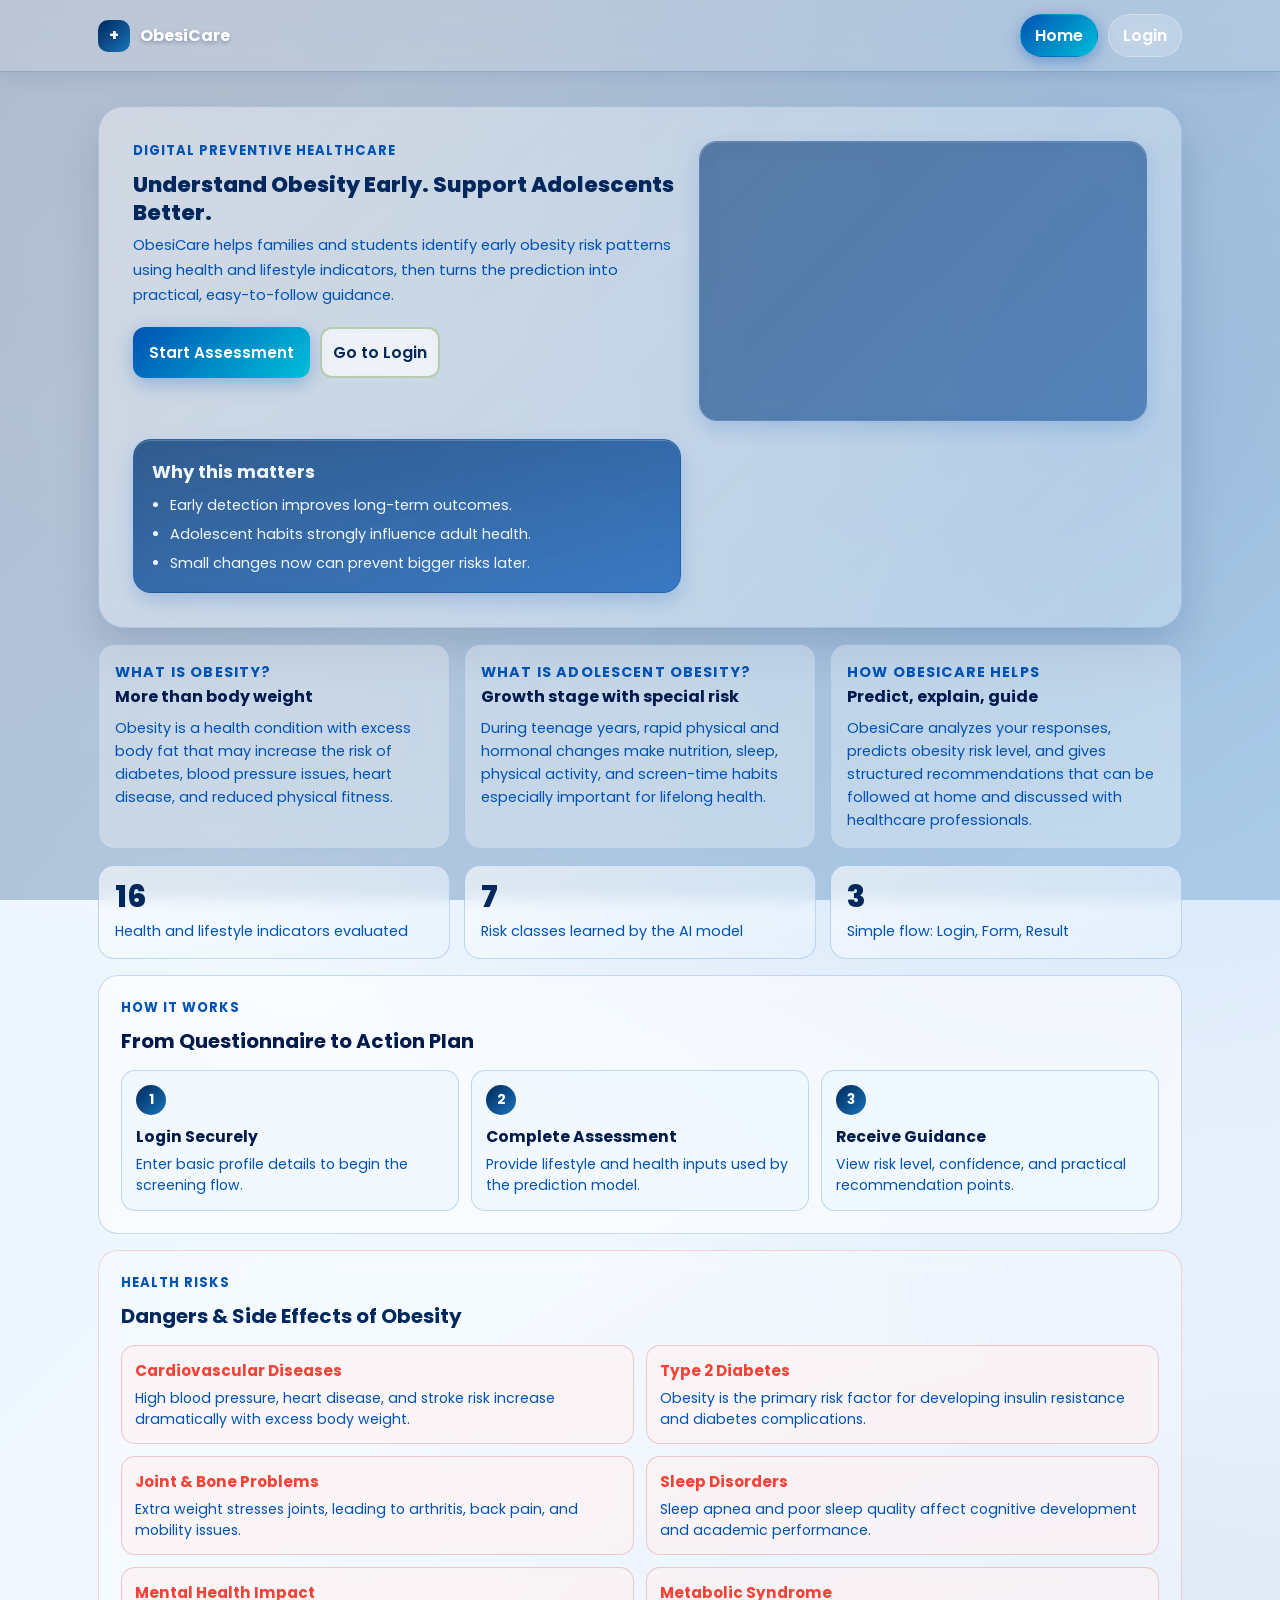
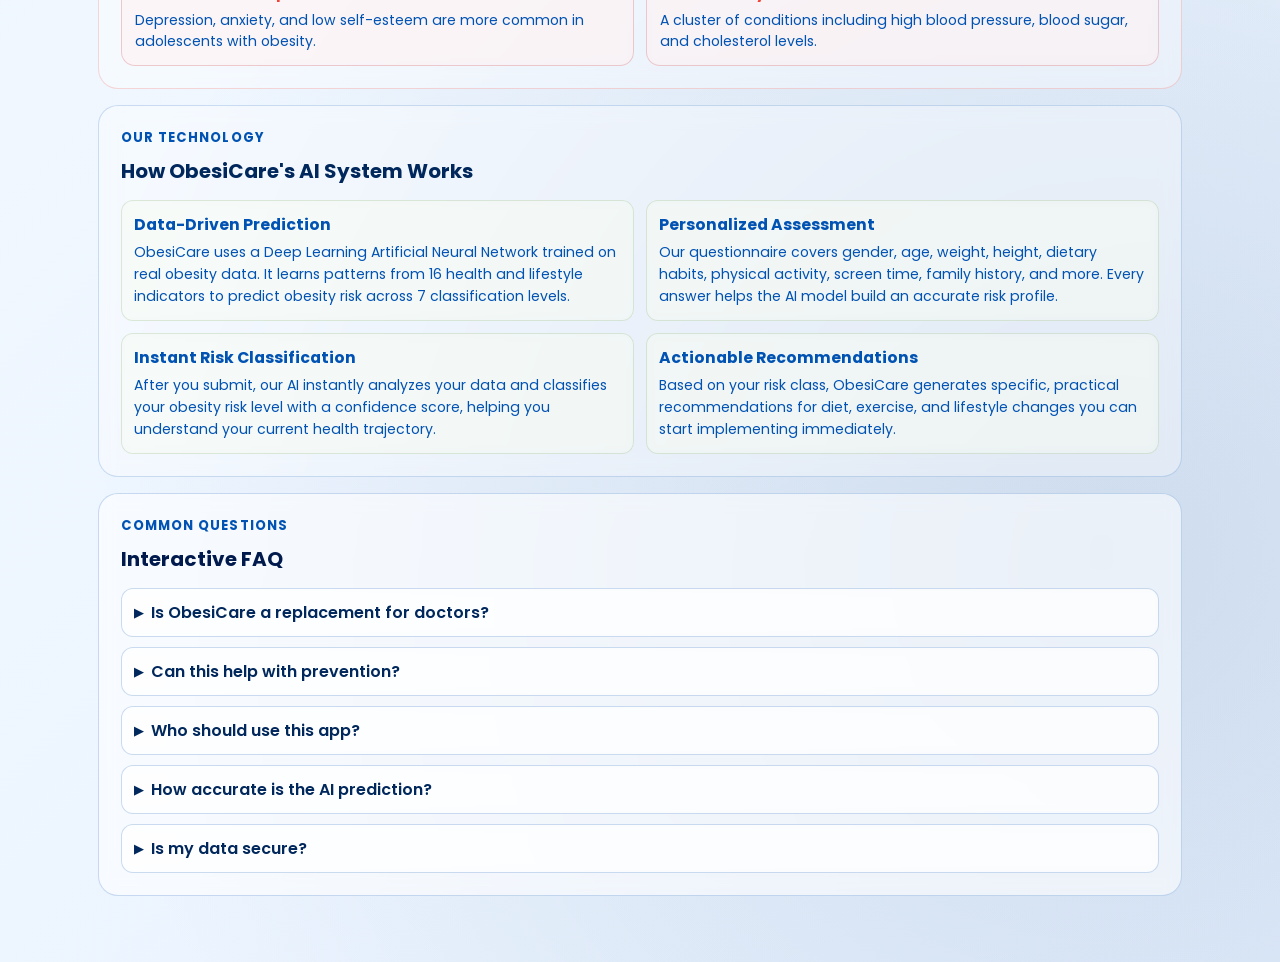
==== commit c84c6799: "Add medical app image to homepage and enable direct form access without login" ====
--- a/frontend/index.html
+++ b/frontend/index.html
@@ -37,12 +37,16 @@
           </p>
 
           <div class="hero-actions">
-            <a class="hero-btn" href="login.html">Start Assessment</a>
+            <a class="hero-btn" href="form.html">Start Assessment</a>
             <a class="secondary-btn" href="login.html">Go to Login</a>
           </div>
         </div>
 
-        <aside class="hero-panel" aria-label="Why early action matters">
+        <aside class="hero-panel hero-image" aria-label="Medical App Visualization" style="background-image: url('medical-app.jpg'); background-size: cover; background-position: center; opacity: 0.85;">
+          <div class="hero-panel-overlay"></div>
+        </aside>
+
+        <aside class="hero-panel-text" aria-label="Why early action matters">
           <h2>Why this matters</h2>
           <ul>
             <li>Early detection improves long-term outcomes.</li>
--- a/frontend/style.css
+++ b/frontend/style.css
@@ -1,20 +1,29 @@
 :root {
-  --medical-blue-950: #082742;
-  --medical-blue-900: #0b3c6e;
-  --medical-blue-700: #1565b0;
-  --medical-blue-500: #1d87d9;
-  --medical-cyan-400: #25c8e8;
-  --medical-teal-400: #2bcf9f;
-  --medical-blue-100: #e9f4ff;
+  /* Medical Blue Color Palette */
+  --medical-blue-950: #001a4d;
+  --medical-blue-900: #00285c;
+  --medical-blue-700: #0052b3;
+  --medical-blue-500: #1a75ba;
+  --medical-blue-300: #4d9fd9;
+  --medical-blue-100: #99ccef;
+  --medical-blue-50: #e6f3ff;
+  --medical-cyan-400: #00bfd9;
+  --medical-teal-400: #0099b8;
+  
+  /* Aliases for compatibility */
+  --matcha-green-950: #001a4d;
+  --matcha-green-900: #00285c;
+  --matcha-green-700: #0052b3;
+  --matcha-green-500: #1a75ba;
   --medical-white: #ffffff;
-  --medical-text: #0a1f35;
-  --medical-muted: #3d5a72;
-  --medical-heading: #042d4a;
-  --risk-accent: #0076d6;
-  --ok: #1b8a5a;
-  --warn: #d68b00;
-  --danger: #bf2f37;
-  --shadow-soft: 0 16px 35px rgba(9, 53, 94, 0.18);
+  --medical-text: #001a4d;
+  --medical-muted: #0052b3;
+  --medical-heading: #00285c;
+  --risk-accent: #0099b8;
+  --ok: #0066cc;
+  --warn: #ff9800;
+  --danger: #f44336;
+  --shadow-soft: 0 16px 35px rgba(0, 26, 77, 0.18);
 }
 
 * {
@@ -29,10 +38,10 @@
   font-family: "Poppins", sans-serif;
   color: var(--medical-text);
   background:
-    radial-gradient(circle at 16% 8%, rgba(255, 255, 255, 0.82), transparent 34%),
-    radial-gradient(circle at 85% 16%, rgba(37, 200, 232, 0.26), transparent 40%),
-    radial-gradient(circle at 86% 84%, rgba(22, 107, 182, 0.2), transparent 42%),
-    linear-gradient(135deg, #d7ebff 0%, #f2f9ff 45%, #dcf0ff 100%);
+    radial-gradient(circle at 16% 8%, rgba(255, 255, 255, 0.75), transparent 34%),
+    radial-gradient(circle at 85% 16%, rgba(0, 82, 179, 0.15), transparent 40%),
+    radial-gradient(circle at 86% 84%, rgba(0, 52, 115, 0.12), transparent 42%),
+    linear-gradient(135deg, #e6f3ff 0%, #f0f7ff 45%, #e8f2ff 100%);
   display: grid;
   place-items: center;
   padding: 16px;
@@ -44,8 +53,9 @@
   inset: 0;
   z-index: -1;
   pointer-events: none;
-  background: url("assets/medical-system-bg.svg") center / cover no-repeat;
-  opacity: 0.3;
+  background: linear-gradient(135deg, rgba(0, 26, 77, 0.8), rgba(26, 117, 186, 0.75)), url("medical-app.jpg") center / cover no-repeat;
+  opacity: 0.5;
+  background-attachment: fixed;
 }
 
 .home-page {
@@ -61,9 +71,10 @@
   position: sticky;
   top: 0;
   z-index: 20;
-  backdrop-filter: blur(8px);
-  background: rgba(233, 245, 255, 0.35);
-  border-bottom: 1px solid rgba(21, 101, 176, 0.18);
+  backdrop-filter: blur(12px);
+  background: rgba(255, 255, 255, 0.15);
+  border-bottom: 1px solid rgba(0, 82, 179, 0.25);
+  box-shadow: 0 4px 20px rgba(0, 26, 77, 0.1);
 }
 
 .site-nav {
@@ -82,8 +93,9 @@
   gap: 10px;
   font-size: 1rem;
   font-weight: 700;
-  color: var(--medical-blue-950);
+  color: #ffffff;
   text-decoration: none;
+  text-shadow: 0 2px 4px rgba(0, 26, 77, 0.3);
 }
 
 .brand-mark {
@@ -107,26 +119,29 @@
 
 .nav-link {
   text-decoration: none;
-  color: var(--medical-blue-900);
+  color: #ffffff;
   font-weight: 600;
   border-radius: 999px;
   padding: 8px 14px;
-  border: 1px solid rgba(21, 101, 176, 0.15);
-  background: rgba(255, 255, 255, 0.08);
+  border: 1px solid rgba(255, 255, 255, 0.3);
+  background: rgba(255, 255, 255, 0.12);
   backdrop-filter: blur(12px);
   transition: transform 160ms ease, background-color 160ms ease, box-shadow 160ms ease;
 }
 
 .nav-link:hover {
-  transform: translateY(-1px);
-  background: rgba(255, 255, 255, 0.2);
-  box-shadow: 0 6px 14px rgba(9, 53, 94, 0.14);
+  animation: navPulse 400ms ease;
+  transform: translateY(-2px);
+  background: rgba(255, 255, 255, 0.25);
+  box-shadow: 0 6px 20px rgba(0, 82, 179, 0.25);
 }
 
 .nav-link.active {
   color: #fff;
   border-color: transparent;
-  background: linear-gradient(135deg, var(--medical-blue-900), var(--medical-cyan-400));
+  background: linear-gradient(135deg, #0052b3, #00bfd9);
+  animation: activeGlow 3s ease-in-out infinite;
+  box-shadow: 0 4px 15px rgba(0, 82, 179, 0.4);
 }
 
 .home-main {
@@ -136,12 +151,12 @@
 }
 
 .hero-card {
-  background: linear-gradient(135deg, rgba(255, 255, 255, 0.35), rgba(242, 249, 255, 0.28));
+  background: linear-gradient(135deg, rgba(255, 255, 255, 0.38), rgba(230, 243, 255, 0.32));
   border-radius: 26px;
-  border: 1px solid rgba(21, 101, 176, 0.12);
-  box-shadow: var(--shadow-soft);
+  border: 1px solid rgba(0, 82, 179, 0.15);
+  box-shadow: 0 20px 40px rgba(0, 26, 77, 0.15);
   padding: 34px;
-  animation: cardLift 620ms ease;
+  animation: cardLift 620ms ease, floatCard 6s ease-in-out infinite;
   backdrop-filter: blur(14px);
 }
 
@@ -154,12 +169,18 @@
 
 .hero-panel {
   border-radius: 18px;
-  border: 1px solid rgba(21, 101, 176, 0.2);
-  background: linear-gradient(165deg, rgba(11, 60, 110, 0.72), rgba(16, 96, 166, 0.68));
-  color: #f2f8ff;
+  border: 1px solid rgba(0, 82, 179, 0.25);
+  background: linear-gradient(165deg, rgba(0, 52, 115, 0.78), rgba(0, 82, 179, 0.72));
+  color: #f0f7ff;
   padding: 18px;
-  box-shadow: inset 0 1px 0 rgba(255, 255, 255, 0.18);
-  backdrop-filter: blur(6px);
+  box-shadow: inset 0 1px 0 rgba(255, 255, 255, 0.2), 0 8px 20px rgba(0, 82, 179, 0.2);
+  backdrop-filter: blur(8px);
+  transition: transform 400ms ease, box-shadow 400ms ease;
+}
+
+.hero-panel:hover {
+  transform: translateY(-2px);
+  box-shadow: inset 0 1px 0 rgba(255, 255, 255, 0.25), 0 12px 28px rgba(0, 82, 179, 0.25);
 }
 
 .hero-panel h2 {
@@ -175,6 +196,52 @@
   font-size: 0.9rem;
 }
 
+.hero-image {
+  background-blend-mode: overlay !important;
+  position: relative;
+  overflow: hidden !important;
+  background-color: rgba(0, 52, 115, 0.5) !important;
+  display: flex;
+  align-items: center;
+  justify-content: center;
+  min-height: 280px;
+  opacity: 0.9;
+}
+
+.hero-image::after {
+  content: "";
+  position: absolute;
+  inset: 0;
+  background: linear-gradient(135deg, rgba(0, 52, 115, 0.4), rgba(0, 82, 179, 0.35));
+  border-radius: 18px;
+  pointer-events: none;
+  z-index: 1;
+}
+
+.hero-panel-text {
+  border-radius: 18px;
+  border: 1px solid rgba(0, 82, 179, 0.25);
+  background: linear-gradient(165deg, rgba(0, 52, 115, 0.78), rgba(0, 82, 179, 0.72));
+  color: #f0f7ff;
+  padding: 18px;
+  box-shadow: inset 0 1px 0 rgba(255, 255, 255, 0.2), 0 8px 20px rgba(0, 82, 179, 0.2);
+  backdrop-filter: blur(8px);
+  transition: transform 400ms ease, box-shadow 400ms ease;
+}
+
+.hero-panel-text h2 {
+  margin: 0 0 10px;
+  font-size: 1.12rem;
+}
+
+.hero-panel-text ul {
+  margin: 0;
+  padding-left: 18px;
+  display: grid;
+  gap: 8px;
+  font-size: 0.9rem;
+}
+
 .home-subtitle {
   max-width: 76ch;
   line-height: 1.68;
@@ -188,16 +255,17 @@
 }
 
 .metric {
-  background: rgba(233, 244, 255, 0.72);
-  border: 1px solid rgba(21, 101, 176, 0.2);
+  background: rgba(230, 243, 255, 0.7);
+  border: 1px solid rgba(0, 82, 179, 0.25);
   border-radius: 14px;
   padding: 14px;
+  box-shadow: 0 4px 10px rgba(0, 26, 77, 0.08);
 }
 
 .metric h3 {
   margin: 0 0 6px;
   font-size: 0.98rem;
-  color: var(--medical-blue-950);
+  color: #00285c;
 }
 
 .metric p {
@@ -229,13 +297,33 @@
   font-size: 0.95rem;
   font-weight: 600;
   color: #fff;
-  background: linear-gradient(135deg, var(--medical-blue-700), var(--medical-cyan-400));
-  transition: transform 180ms ease, filter 180ms ease;
+  background: linear-gradient(135deg, #0052b3, #00bfd9);
+  transition: transform 240ms cubic-bezier(0.34, 1.56, 0.64, 1), filter 180ms ease, box-shadow 240ms ease;
+  position: relative;
+  overflow: hidden;
+  box-shadow: 0 6px 20px rgba(0, 82, 179, 0.3);
+}
+
+.hero-btn::before {
+  content: "";
+  position: absolute;
+  top: 0;
+  left: -100%;
+  width: 100%;
+  height: 100%;
+  background: rgba(255, 255, 255, 0.2);
+  transition: left 400ms ease;
+  z-index: -1;
 }
 
 .hero-btn:hover {
-  transform: translateY(-1px);
-  filter: brightness(1.03);
+  transform: translateY(-3px) scale(1.05);
+  filter: brightness(1.1);
+  box-shadow: 0 12px 32px rgba(0, 82, 179, 0.4);
+}
+
+.hero-btn:hover::before {
+  left: 100%;
 }
 
 .insight-grid {
@@ -246,17 +334,19 @@
 }
 
 .insight-card {
-  background: rgba(255, 255, 255, 0.28);
-  border: 1px solid rgba(21, 101, 176, 0.12);
+  background: rgba(255, 255, 255, 0.3);
+  border: 1px solid rgba(0, 82, 179, 0.15);
   border-radius: 16px;
   padding: 16px;
-  transition: transform 180ms ease, box-shadow 180ms ease;
+  transition: transform 280ms ease, box-shadow 280ms ease, background 380ms ease;
   backdrop-filter: blur(12px);
 }
 
 .insight-card:hover {
-  transform: translateY(-3px);
-  box-shadow: 0 12px 24px rgba(9, 53, 94, 0.14);
+  transform: translateY(-5px) scale(1.02);
+  background: rgba(255, 255, 255, 0.4);
+  box-shadow: 0 16px 32px rgba(0, 26, 77, 0.15), 0 0 20px rgba(0, 82, 179, 0.2);
+  animation: cardShimmer 1s ease;
 }
 
 .insight-label {
@@ -265,7 +355,17 @@
   font-weight: 700;
   letter-spacing: 0.08em;
   text-transform: uppercase;
-  color: var(--medical-blue-700);
+  color: #0052b3;
+  animation: labelFade 1400ms ease-in-out infinite;
+}
+
+@keyframes labelFade {
+  0%, 100% {
+    opacity: 0.8;
+  }
+  50% {
+    opacity: 1;
+  }
 }
 
 .insight-card h3 {
@@ -288,11 +388,19 @@
 }
 
 .stat-tile {
-  background: linear-gradient(160deg, rgba(255, 255, 255, 0.56), rgba(236, 247, 255, 0.52));
-  border: 1px solid rgba(21, 101, 176, 0.2);
+  background: linear-gradient(160deg, rgba(255, 255, 255, 0.6), rgba(230, 243, 255, 0.55));
+  border: 1px solid rgba(0, 82, 179, 0.2);
   border-radius: 16px;
   padding: 16px;
   backdrop-filter: blur(8px);
+  transition: all 400ms cubic-bezier(0.34, 1.56, 0.64, 1);
+  cursor: pointer;
+}
+
+.stat-tile:hover {
+  transform: translateY(-8px) scale(1.03);
+  box-shadow: 0 20px 40px rgba(0, 82, 179, 0.25);
+  background: linear-gradient(160deg, rgba(255, 255, 255, 0.72), rgba(230, 243, 255, 0.68));
 }
 
 .stat-value {
@@ -300,7 +408,7 @@
   font-size: 1.9rem;
   line-height: 1;
   font-weight: 800;
-  color: var(--medical-blue-900);
+  color: #00285c;
   margin-bottom: 8px;
 }
 
@@ -313,11 +421,19 @@
 .how-card,
 .faq-card {
   margin-top: 16px;
-  background: rgba(255, 255, 255, 0.54);
-  border: 1px solid rgba(21, 101, 176, 0.2);
+  background: rgba(255, 255, 255, 0.58);
+  border: 1px solid rgba(0, 82, 179, 0.2);
   border-radius: 20px;
   padding: 22px;
   backdrop-filter: blur(8px);
+  transition: all 400ms ease;
+}
+
+.how-card:hover,
+.faq-card:hover {
+  transform: translateY(-3px);
+  background: rgba(255, 255, 255, 0.68);
+  box-shadow: 0 12px 28px rgba(0, 82, 179, 0.2);
 }
 
 .how-card h2,
@@ -334,10 +450,19 @@
 
 .step {
   border-radius: 14px;
-  border: 1px solid rgba(21, 101, 176, 0.2);
-  background: rgba(233, 244, 255, 0.46);
+  border: 1px solid rgba(0, 82, 179, 0.2);
+  background: rgba(230, 243, 255, 0.5);
   padding: 14px;
   backdrop-filter: blur(6px);
+  transition: all 380ms cubic-bezier(0.34, 1.56, 0.64, 1);
+  cursor: pointer;
+}
+
+.step:hover {
+  transform: translateY(-4px) scale(1.03);
+  background: rgba(230, 243, 255, 0.7);
+  box-shadow: 0 12px 32px rgba(0, 82, 179, 0.2);
+  border-color: rgba(0, 82, 179, 0.4);
 }
 
 .step span {
@@ -349,7 +474,27 @@
   font-size: 0.86rem;
   font-weight: 700;
   color: #fff;
-  background: linear-gradient(135deg, var(--medical-blue-900), var(--medical-blue-500));
+  background: linear-gradient(135deg, #00285c, #1a75ba);
+  animation: stepNumber 600ms cubic-bezier(0.34, 1.56, 0.64, 1) backwards;
+}
+
+.step:nth-child(2) span {
+  animation-delay: 100ms;
+}
+
+.step:nth-child(3) span {
+  animation-delay: 200ms;
+}
+
+@keyframes stepNumber {
+  from {
+    transform: scale(0) rotate(-180deg);
+    opacity: 0;
+  }
+  to {
+    transform: scale(1) rotate(0);
+    opacity: 1;
+  }
 }
 
 .step h3 {
@@ -364,11 +509,36 @@
 }
 
 .faq-card details {
-  border: 1px solid rgba(21, 101, 176, 0.2);
+  border: 1px solid rgba(0, 82, 179, 0.2);
   border-radius: 12px;
-  background: rgba(255, 255, 255, 0.44);
+  background: rgba(255, 255, 255, 0.48);
   padding: 11px 12px;
   backdrop-filter: blur(5px);
+  cursor: pointer;
+  transition: all 300ms ease;
+}
+
+.faq-card details:hover {
+  background: rgba(230, 243, 255, 0.6);
+  border-color: rgba(0, 82, 179, 0.35);
+  box-shadow: 0 4px 12px rgba(0, 82, 179, 0.15);
+}
+
+.faq-card details[open] {
+  background: rgba(230, 243, 255, 0.68);
+  border-color: rgba(0, 82, 179, 0.4);
+  animation: detailsOpen 300ms ease;
+}
+
+@keyframes detailsOpen {
+  from {
+    opacity: 0;
+    transform: translateY(-4px);
+  }
+  to {
+    opacity: 1;
+    transform: translateY(0);
+  }
 }
 
 .faq-card details + details {
@@ -378,7 +548,31 @@
 .faq-card summary {
   cursor: pointer;
   font-weight: 600;
-  color: var(--medical-blue-950);
+  color: #00285c;
+  user-select: none;
+  transition: color 300ms ease;
+  display: flex;
+  align-items: center;
+  gap: 8px;
+}
+
+.faq-card details[open] summary {
+  color: #0052b3;
+}
+
+.faq-card summary:hover {
+  color: #0052b3;
+}
+
+.faq-card details summary::before {
+  content: "▶";
+  font-size: 0.75rem;
+  transition: transform 300ms ease;
+  display: inline-block;
+}
+
+.faq-card details[open] summary::before {
+  transform: rotate(90deg);
 }
 
 .faq-card details p {
@@ -389,17 +583,37 @@
 
 .dangers-card {
   margin-top: 16px;
-  background: rgba(255, 255, 255, 0.32);
-  border: 1px solid rgba(191, 47, 55, 0.18);
+  background: rgba(255, 255, 255, 0.36);
+  border: 1px solid rgba(244, 67, 54, 0.2);
   border-radius: 20px;
   padding: 22px;
   backdrop-filter: blur(10px);
+  transition: all 400ms ease;
+  animation: dangersEntry 600ms cubic-bezier(0.34, 1.56, 0.64, 1);
+}
+
+.dangers-card:hover {
+  background: rgba(255, 255, 255, 0.46);
+  border-color: rgba(244, 67, 54, 0.3);
+  box-shadow: 0 12px 32px rgba(244, 67, 54, 0.15);
+  transform: translateY(-2px);
+}
+
+@keyframes dangersEntry {
+  from {
+    opacity: 0;
+    transform: translateY(20px);
+  }
+  to {
+    opacity: 1;
+    transform: translateY(0);
+  }
 }
 
 .dangers-card h2 {
   margin: 8px 0 14px;
   font-size: 1.25rem;
-  color: var(--medical-heading);
+  color: #00285c;
 }
 
 .dangers-grid {
@@ -414,12 +628,57 @@
   background: rgba(255, 233, 235, 0.38);
   padding: 13px;
   backdrop-filter: blur(6px);
+  transition: all 360ms cubic-bezier(0.34, 1.56, 0.64, 1);
+  cursor: pointer;
+  animation: itemSlide 600ms cubic-bezier(0.34, 1.56, 0.64, 1) backwards;
+}
+
+.danger-item:nth-child(1) {
+  animation-delay: 0ms;
+}
+
+.danger-item:nth-child(2) {
+  animation-delay: 80ms;
+}
+
+.danger-item:nth-child(3) {
+  animation-delay: 160ms;
+}
+
+.danger-item:nth-child(4) {
+  animation-delay: 240ms;
+}
+
+.danger-item:nth-child(5) {
+  animation-delay: 320ms;
+}
+
+.danger-item:nth-child(6) {
+  animation-delay: 400ms;
+}
+
+.danger-item:hover {
+  transform: translateY(-4px) scale(1.04);
+  background: rgba(255, 233, 235, 0.58);
+  border-color: rgba(191, 47, 55, 0.4);
+  box-shadow: 0 10px 24px rgba(191, 47, 55, 0.18);
+}
+
+@keyframes itemSlide {
+  from {
+    opacity: 0;
+    transform: translateY(16px);
+  }
+  to {
+    opacity: 1;
+    transform: translateY(0);
+  }
 }
 
 .danger-item h4 {
   margin: 0 0 6px;
   font-size: 0.95rem;
-  color: #bf2f37;
+  color: #f44336;
   font-weight: 700;
 }
 
@@ -432,17 +691,37 @@
 
 .system-card {
   margin-top: 16px;
-  background: rgba(255, 255, 255, 0.32);
-  border: 1px solid rgba(29, 135, 217, 0.16);
+  background: rgba(255, 255, 255, 0.36);
+  border: 1px solid rgba(0, 82, 179, 0.18);
   border-radius: 20px;
   padding: 22px;
   backdrop-filter: blur(10px);
+  transition: all 400ms ease;
+  animation: systemEntry 600ms cubic-bezier(0.34, 1.56, 0.64, 1);
+}
+
+.system-card:hover {
+  background: rgba(255, 255, 255, 0.46);
+  border-color: rgba(0, 82, 179, 0.3);
+  box-shadow: 0 12px 32px rgba(0, 82, 179, 0.15);
+  transform: translateY(-2px);
+}
+
+@keyframes systemEntry {
+  from {
+    opacity: 0;
+    transform: translateY(20px);
+  }
+  to {
+    opacity: 1;
+    transform: translateY(0);
+  }
 }
 
 .system-card h2 {
   margin: 8px 0 14px;
   font-size: 1.25rem;
-  color: var(--medical-heading);
+  color: #00285c;
 }
 
 .system-content {
@@ -453,16 +732,53 @@
 
 .system-section {
   border-radius: 12px;
-  border: 1px solid rgba(21, 101, 176, 0.16);
-  background: rgba(233, 244, 255, 0.3);
+  border: 1px solid rgba(85, 139, 47, 0.16);
+  background: rgba(241, 248, 233, 0.3);
   padding: 12px;
   backdrop-filter: blur(6px);
+  transition: all 360ms cubic-bezier(0.34, 1.56, 0.64, 1);
+  cursor: pointer;
+  animation: sectionFade 600ms cubic-bezier(0.34, 1.56, 0.64, 1) backwards;
+}
+
+.system-section:nth-child(1) {
+  animation-delay: 100ms;
+}
+
+.system-section:nth-child(2) {
+  animation-delay: 200ms;
+}
+
+.system-section:nth-child(3) {
+  animation-delay: 300ms;
+}
+
+.system-section:nth-child(4) {
+  animation-delay: 400ms;
+}
+
+.system-section:hover {
+  transform: translateY(-3px) scale(1.03);
+  background: rgba(241, 248, 233, 0.5);
+  border-color: rgba(139, 195, 74, 0.3);
+  box-shadow: 0 8px 20px rgba(139, 195, 74, 0.15);
+}
+
+@keyframes sectionFade {
+  from {
+    opacity: 0;
+    transform: translateY(16px);
+  }
+  to {
+    opacity: 1;
+    transform: translateY(0);
+  }
 }
 
 .system-section h3 {
   margin: 0 0 6px;
   font-size: 0.98rem;
-  color: var(--medical-blue-700);
+  color: #0052b3;
   font-weight: 700;
 }
 
@@ -476,30 +792,72 @@
 .install-section {
   margin-top: 18px;
   text-align: center;
+  animation: installSlide 700ms cubic-bezier(0.34, 1.56, 0.64, 1);
+}
+
+@keyframes installSlide {
+  from {
+    opacity: 0;
+    transform: translateY(30px);
+  }
+  to {
+    opacity: 1;
+    transform: translateY(0);
+  }
 }
 
 .final-install {
   max-width: 600px;
   margin-left: auto;
   margin-right: auto;
-  background: linear-gradient(135deg, rgba(29, 135, 217, 0.28), rgba(37, 200, 232, 0.22));
-  border: 1px solid rgba(29, 135, 217, 0.2);
+  background: linear-gradient(135deg, rgba(0, 82, 179, 0.3), rgba(0, 191, 217, 0.25));
+  border: 1px solid rgba(0, 82, 179, 0.25);
   border-radius: 18px;
   padding: 20px;
   backdrop-filter: blur(10px);
+  transition: all 400ms ease;
+  position: relative;
+  overflow: hidden;
+}
+
+.final-install::before {
+  content: "";
+  position: absolute;
+  inset: 0;
+  background: linear-gradient(45deg, transparent, rgba(255, 255, 255, 0.2), transparent);
+  animation: glossShine 3s ease-in-out infinite;
+  pointer-events: none;
+}
+
+.final-install:hover {
+  transform: translateY(-4px) scale(1.02);
+  border-color: rgba(0, 82, 179, 0.4);
+  box-shadow: 0 16px 40px rgba(0, 82, 179, 0.25);
+}
+
+@keyframes glossShine {
+  0% {
+    transform: translateX(-100%) translateY(-100%);
+  }
+  50% {
+    transform: translateX(400%) translateY(400%);
+  }
+  100% {
+    transform: translateX(600%) translateY(600%);
+  }
 }
 
 .install-title {
   margin: 0 0 8px;
   font-size: 1.08rem;
   font-weight: 700;
-  color: var(--medical-blue-700);
+  color: #0052b3;
 }
 
 .install-desc {
   margin: 0 0 14px;
   font-size: 0.92rem;
-  color: var(--medical-muted);
+  color: #0052b3;
 }
 
 .install-action-btn {
@@ -511,12 +869,24 @@
 .reveal-up {
   opacity: 0;
   transform: translateY(14px);
-  transition: opacity 520ms ease, transform 520ms ease;
+  transition: opacity 620ms cubic-bezier(0.34, 1.56, 0.64, 1), transform 620ms cubic-bezier(0.34, 1.56, 0.64, 1);
 }
 
 .reveal-up.show {
   opacity: 1;
   transform: translateY(0);
+  animation: slideInUp 620ms cubic-bezier(0.34, 1.56, 0.64, 1);
+}
+
+@keyframes slideInUp {
+  from {
+    opacity: 0;
+    transform: translateY(30px);
+  }
+  to {
+    opacity: 1;
+    transform: translateY(0);
+  }
 }
 
 .phone-shell {
@@ -524,15 +894,15 @@
 }
 
 .card {
-  background: linear-gradient(180deg, rgba(255, 255, 255, 0.32) 0%, rgba(244, 250, 255, 0.26) 100%);
-  border: 1px solid rgba(21, 101, 176, 0.1);
+  background: linear-gradient(180deg, rgba(255, 255, 255, 0.38) 0%, rgba(230, 243, 255, 0.32) 100%);
+  border: 1px solid rgba(0, 82, 179, 0.12);
   border-radius: 24px;
-  box-shadow: var(--shadow-soft);
+  box-shadow: 0 16px 35px rgba(0, 26, 77, 0.12);
   padding: 24px 20px;
-  animation: cardLift 600ms ease;
+  animation: cardLift 600ms ease, floatCard 8s ease-in-out infinite;
   position: relative;
   overflow: hidden;
-  backdrop-filter: blur(12px);
+  backdrop-filter: blur(14px);
 }
 
 .card::before {
@@ -543,8 +913,37 @@
   width: 170px;
   height: 170px;
   border-radius: 50%;
-  background: radial-gradient(circle, rgba(29, 135, 217, 0.32) 0%, rgba(29, 135, 217, 0) 72%);
+  background: radial-gradient(circle, rgba(0, 82, 179, 0.25) 0%, rgba(0, 82, 179, 0) 72%);
   pointer-events: none;
+}
+
+.card::after {
+  content: "";
+  position: absolute;
+  inset: 0;
+  border-radius: 24px;
+  background: linear-gradient(45deg, transparent 30%, rgba(255, 255, 255, 0.1) 50%, transparent 70%);
+  opacity: 0;
+  transition: opacity 600ms ease;
+  pointer-events: none;
+}
+
+.card:hover::after {
+  animation: shimmer 1.5s ease-in-out;
+}
+
+@keyframes shimmer {
+  0% {
+    opacity: 0;
+    transform: translateX(-100%);
+  }
+  50% {
+    opacity: 1;
+  }
+  100% {
+    opacity: 0;
+    transform: translateX(100%);
+  }
 }
 
 .app-head {
@@ -558,30 +957,31 @@
   width: 38px;
   height: 38px;
   border-radius: 12px;
-  background: linear-gradient(135deg, var(--medical-blue-900), var(--medical-blue-500));
+  background: linear-gradient(135deg, #00285c, #0052b3);
   color: #fff;
   display: grid;
   place-items: center;
   font-size: 1.2rem;
   font-weight: 700;
+  box-shadow: 0 4px 12px rgba(0, 82, 179, 0.25);
 }
 
 .app-name {
   margin: 0;
   font-size: 0.88rem;
   font-weight: 700;
-  color: var(--medical-blue-950);
+  color: #00285c;
 }
 
 .app-tag {
   margin: 0;
   font-size: 0.75rem;
-  color: var(--medical-muted);
+  color: #0052b3;
 }
 
 .eyebrow {
   margin: 0;
-  color: var(--medical-blue-700);
+  color: #0052b3;
   font-size: 0.82rem;
   font-weight: 700;
   letter-spacing: 0.08em;
@@ -592,13 +992,13 @@
   margin: 10px 0 6px;
   font-size: 1.35rem;
   line-height: 1.3;
-  color: var(--medical-heading);
+  color: #00285c;
   font-weight: 800;
 }
 
 .subtitle {
   margin: 0 0 18px;
-  color: var(--medical-muted);
+  color: #0052b3;
   font-size: 0.92rem;
 }
 
@@ -612,26 +1012,37 @@
 .info-strip span {
   font-size: 0.74rem;
   font-weight: 600;
-  border: 1px solid rgba(21, 101, 176, 0.25);
-  background: rgba(233, 244, 255, 0.38);
-  color: var(--medical-blue-900);
+  border: 1px solid rgba(0, 82, 179, 0.3);
+  background: rgba(230, 243, 255, 0.45);
+  color: #00285c;
   border-radius: 999px;
   padding: 5px 10px;
   backdrop-filter: blur(5px);
+  display: inline-flex;
+  animation: badgePulse 2s ease-in-out infinite;
+}
+
+@keyframes badgePulse {
+  0%, 100% {
+    transform: scale(1);
+  }
+  50% {
+    transform: scale(1.05);
+  }
 }
 
 .install-app {
   margin: 0 0 16px;
   padding: 12px;
   border-radius: 12px;
-  border: 1px dashed rgba(10, 68, 120, 0.3);
-  background: rgba(233, 244, 255, 0.65);
+  border: 1px dashed rgba(0, 82, 179, 0.35);
+  background: rgba(230, 243, 255, 0.7);
 }
 
 .install-app p {
   margin: 0 0 8px;
   font-size: 0.86rem;
-  color: var(--medical-blue-900);
+  color: #00285c;
   font-weight: 500;
 }
 
@@ -654,21 +1065,38 @@
 input,
 select {
   width: 100%;
-  border: 1px solid rgba(10, 68, 120, 0.25);
-  background: rgba(255, 255, 255, 0.58);
+  border: 2px solid rgba(0, 82, 179, 0.3);
+  background: rgba(255, 255, 255, 0.65);
   border-radius: 12px;
   padding: 11px 12px;
   font-size: 0.92rem;
-  color: var(--medical-text);
+  color: #001a4d;
   outline: none;
-  transition: border-color 200ms ease, box-shadow 200ms ease;
+  transition: border-color 300ms ease, box-shadow 300ms ease, background 300ms ease;
   backdrop-filter: blur(6px);
 }
 
 input:focus,
 select:focus {
-  border-color: var(--medical-blue-500);
-  box-shadow: 0 0 0 3px rgba(29, 135, 217, 0.2);
+  border-color: #1a75ba;
+  background: rgba(255, 255, 255, 0.85);
+  box-shadow: 0 0 0 4px rgba(0, 82, 179, 0.2), inset 0 0 0 1px rgba(0, 52, 115, 0.1);
+  animation: inputFocus 400ms ease;
+}
+
+input:hover,
+select:hover {
+  border-color: rgba(0, 82, 179, 0.5);
+  background: rgba(255, 255, 255, 0.75);
+}
+
+@keyframes inputFocus {
+  0% {
+    box-shadow: 0 0 0 0 rgba(0, 82, 179, 0.2);
+  }
+  100% {
+    box-shadow: 0 0 0 4px rgba(0, 82, 179, 0.2), inset 0 0 0 1px rgba(0, 52, 115, 0.1);
+  }
 }
 
 button {
@@ -678,11 +1106,31 @@
   font-size: 0.95rem;
   font-weight: 600;
   color: #fff;
-  background: linear-gradient(135deg, var(--medical-blue-700), var(--medical-cyan-400));
+  background: linear-gradient(135deg, #0052b3, #00bfd9);
   cursor: pointer;
   margin-top: 4px;
-  transition: transform 180ms ease, filter 180ms ease, box-shadow 180ms ease;
-  box-shadow: 0 10px 18px rgba(13, 101, 176, 0.22);
+  transition: transform 240ms cubic-bezier(0.34, 1.56, 0.64, 1), filter 180ms ease, box-shadow 240ms ease;
+  box-shadow: 0 10px 20px rgba(0, 82, 179, 0.25);
+  position: relative;
+  overflow: hidden;
+}
+
+button::after {
+  content: "";
+  position: absolute;
+  top: 50%;
+  left: 50%;
+  width: 0;
+  height: 0;
+  border-radius: 50%;
+  background: rgba(255, 255, 255, 0.4);
+  transform: translate(-50%, -50%);
+  transition: width 400ms, height 400ms;
+}
+
+button:hover::after {
+  width: 300px;
+  height: 300px;
 }
 
 button:disabled {
@@ -691,14 +1139,18 @@
 }
 
 button:hover {
-  transform: translateY(-1px);
-  filter: brightness(1.03);
-  box-shadow: 0 14px 22px rgba(13, 101, 176, 0.3);
+  transform: translateY(-3px) scale(1.04);
+  filter: brightness(1.1);
+  box-shadow: 0 16px 32px rgba(0, 82, 179, 0.35);
+}
+
+button:active {
+  transform: translateY(-1px) scale(1.02);
 }
 
 .result-block {
-  background: rgba(233, 244, 255, 0.45);
-  border-left: 5px solid var(--risk-accent);
+  background: rgba(230, 243, 255, 0.5);
+  border-left: 5px solid #00bfd9;
   border-radius: 16px;
   padding: 14px 16px;
   margin: 10px 0 16px;
@@ -737,7 +1189,7 @@
 
 .result-block p {
   margin: 0;
-  color: #084b84;
+  color: #00285c;
   font-weight: 600;
 }
 
@@ -745,7 +1197,7 @@
   margin-top: 10px;
   width: 100%;
   height: 9px;
-  background: rgba(11, 60, 110, 0.16);
+  background: rgba(0, 52, 115, 0.16);
   border-radius: 999px;
   overflow: hidden;
 }
@@ -754,7 +1206,7 @@
   width: 0%;
   height: 100%;
   border-radius: 999px;
-  background: linear-gradient(90deg, #11a77c 0%, #1d87d9 100%);
+  background: linear-gradient(90deg, #0099b8 0%, #1a75ba 100%);
   transition: width 400ms ease;
 }
 
@@ -793,6 +1245,7 @@
 .recommendations h3 {
   margin: 0 0 10px;
   font-size: 1rem;
+  color: #00285c;
 }
 
 .recommendations ul {
@@ -813,19 +1266,26 @@
 .secondary-btn {
   text-align: center;
   text-decoration: none;
-  border: 1px solid rgba(21, 101, 176, 0.35);
+  border: 2px solid rgba(85, 139, 47, 0.35);
   color: var(--medical-blue-900);
   background: rgba(255, 255, 255, 0.52);
   padding: 11px;
   border-radius: 12px;
   font-weight: 600;
   backdrop-filter: blur(6px);
-  transition: transform 160ms ease, background-color 160ms ease;
+  transition: all 240ms ease, transform 240ms cubic-bezier(0.34, 1.56, 0.64, 1);
+  position: relative;
 }
 
 .secondary-btn:hover {
-  background: rgba(240, 248, 255, 0.76);
-  transform: translateY(-1px);
+  background: rgba(241, 248, 233, 0.86);
+  border-color: rgba(139, 195, 74, 0.6);
+  transform: translateY(-3px) scale(1.03);
+  box-shadow: 0 10px 24px rgba(139, 195, 74, 0.2);
+}
+
+.secondary-btn:active {
+  transform: translateY(-1px) scale(1.01);
 }
 
 @media (max-width: 420px) {
@@ -870,3 +1330,97 @@
     transform: translateY(0);
   }
 }
+
+@keyframes floatCard {
+  0%, 100% {
+    transform: translateY(0px);
+  }
+  50% {
+    transform: translateY(-8px);
+  }
+}
+
+@keyframes cardShimmer {
+  0% {
+    box-shadow: 0 16px 32px rgba(45, 80, 22, 0.16), 0 0 20px rgba(139, 195, 74, 0.2);
+  }
+  50% {
+    box-shadow: 0 16px 32px rgba(45, 80, 22, 0.24), 0 0 30px rgba(139, 195, 74, 0.35);
+  }
+  100% {
+    box-shadow: 0 16px 32px rgba(45, 80, 22, 0.16), 0 0 20px rgba(139, 195, 74, 0.2);
+  }
+}
+
+@keyframes navPulse {
+  0% {
+    box-shadow: 0 0 0 0 rgba(139, 195, 74, 0.4);
+  }
+  50% {
+    box-shadow: 0 0 0 8px rgba(139, 195, 74, 0);
+  }
+  100% {
+    box-shadow: 0 0 0 0 rgba(139, 195, 74, 0);
+  }
+}
+
+@keyframes activeGlow {
+  0%, 100% {
+    box-shadow: 0 0 8px rgba(139, 195, 74, 0.3), 0 4px 12px rgba(45, 80, 22, 0.2);
+  }
+  50% {
+    box-shadow: 0 0 16px rgba(139, 195, 74, 0.5), 0 6px 16px rgba(45, 80, 22, 0.3);
+  }
+}
+
+@keyframes buttonBounce {
+  0%, 100% {
+    transform: translateY(0);
+  }
+  50% {
+    transform: translateY(-4px);
+  }
+}
+
+@keyframes slideInLeft {
+  from {
+    opacity: 0;
+    transform: translateX(-20px);
+  }
+  to {
+    opacity: 1;
+    transform: translateX(0);
+  }
+}
+
+@keyframes slideInRight {
+  from {
+    opacity: 0;
+    transform: translateX(20px);
+  }
+  to {
+    opacity: 1;
+    transform: translateX(0);
+  }
+}
+
+@keyframes pulseGlow {
+  0%, 100% {
+    opacity: 1;
+  }
+  50% {
+    opacity: 0.7;
+  }
+}
+
+@keyframes gradientShift {
+  0% {
+    background-position: 0% 50%;
+  }
+  50% {
+    background-position: 100% 50%;
+  }
+  100% {
+    background-position: 0% 50%;
+  }
+}
